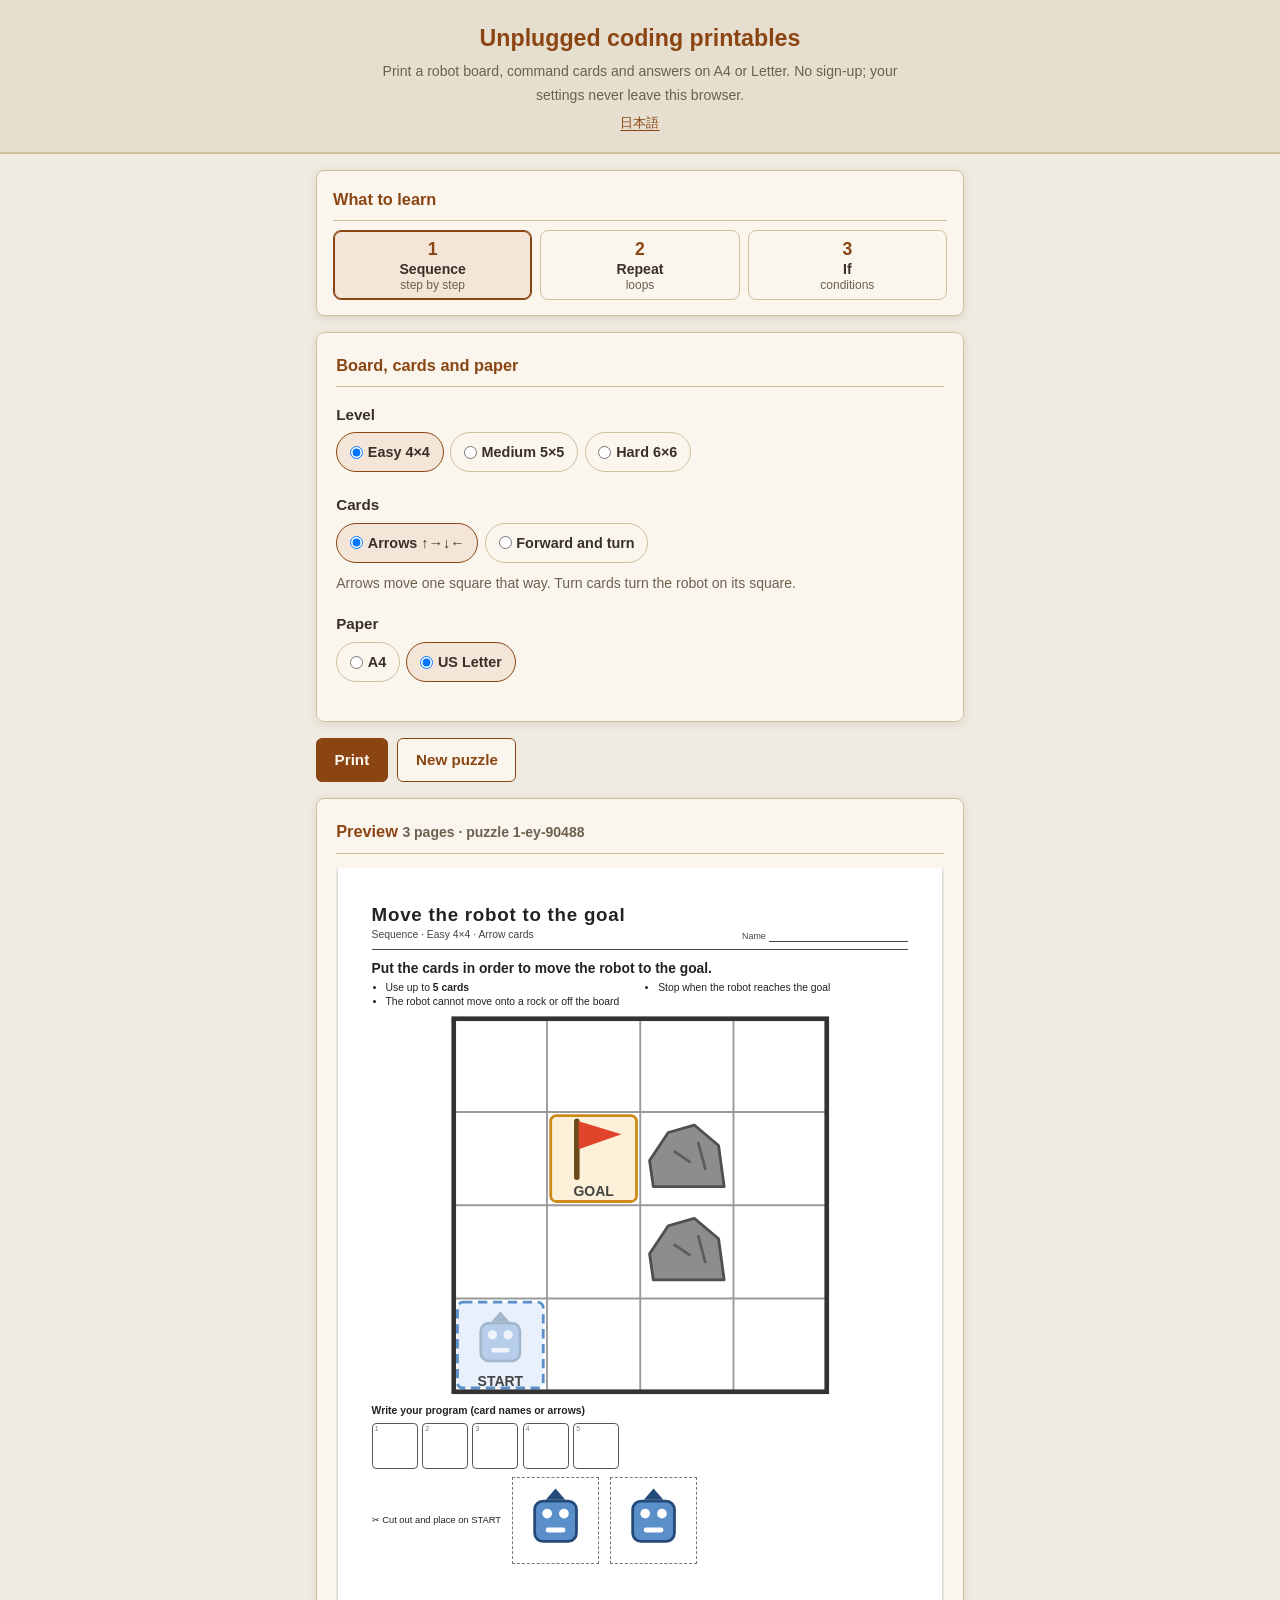
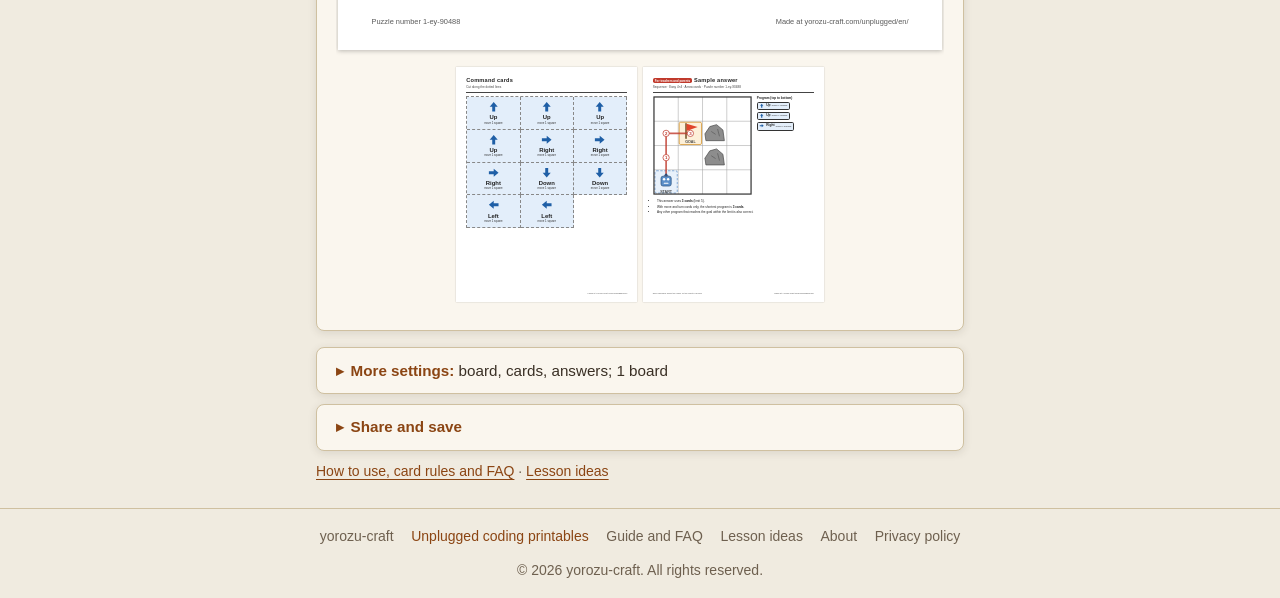
==== en/index.html @ ae8b4492 "ページに <link rel="manifest">（yorozu-plans ROADMAP 7.41.2 K179、D309 の (a)）: 道具の manifest がある道具はその manif" ====
<!DOCTYPE html>
<html lang="en">
<head>
  <meta charset="UTF-8">
  <meta name="viewport" content="width=device-width, initial-scale=1.0">
  <title>Unplugged Coding Printables – Robot Board, Command Cards and Answers | yorozu-craft</title>
  <meta name="description" content="Free unplugged coding printables: a robot board, cut-out command cards (forward, turn, repeat, if blocked) and an answer sheet. A new puzzle every time, three steps: sequence, repeat, if. A4 or Letter. No sign-up.">
  <meta name="robots" content="index, follow">
  <link rel="canonical" href="https://yorozu-craft.com/unplugged/en/">
  <link rel="alternate" hreflang="ja" href="https://yorozu-craft.com/unplugged/">
  <link rel="alternate" hreflang="en" href="https://yorozu-craft.com/unplugged/en/">
  <link rel="alternate" hreflang="x-default" href="https://yorozu-craft.com/unplugged/">

  <meta property="og:title" content="Unplugged Coding Printables – Robot Board and Command Cards">
  <meta property="og:description" content="Print a robot board, command cards and an answer sheet. A new puzzle every time: sequence, repeat, if. A4 or Letter. No sign-up.">
  <meta property="og:type" content="website">
  <meta property="og:url" content="https://yorozu-craft.com/unplugged/en/">
  <meta property="og:site_name" content="yorozu-craft">
  <meta property="og:locale" content="en_US">
  <meta property="og:locale:alternate" content="ja_JP">
  <meta property="og:image" content="https://yorozu-craft.com/unplugged/og-image.png">
  <meta property="og:image:width" content="1200">
  <meta property="og:image:height" content="630">
  <meta name="twitter:card" content="summary_large_image">
  <meta name="theme-color" content="#8b4513" media="(prefers-color-scheme: light)">
  <meta name="theme-color" content="#1c1814" media="(prefers-color-scheme: dark)">

  <script type="application/ld+json">
  {
    "@context": "https://schema.org",
    "@type": "WebApplication",
    "name": "Unplugged Coding Printables",
    "description": "Print a robot board, cut-out command cards and an answer sheet for screen-free coding lessons. A new puzzle every time in three steps: sequence, repeat, if.",
    "url": "https://yorozu-craft.com/unplugged/en/",
    "applicationCategory": "EducationalApplication",
    "operatingSystem": "All",
    "offers": { "@type": "Offer", "price": "0", "priceCurrency": "JPY" },
    "inLanguage": "en"
  }
  </script>

  <!-- Google AdSense: site ownership meta only. The ad script is off on thin pages until the AdSense review passes (2026-10-04) -->
  <meta name="google-adsense-account" content="ca-pub-5375267956079717">

  <link rel="icon" href="../favicon.svg" type="image/svg+xml">
  <link rel="manifest" href="/unplugged/manifest.webmanifest">
  <link rel="apple-touch-icon" href="../apple-touch-icon.png">
  <link rel="stylesheet" href="../style.css">
  <!-- 用紙（A4 か US Letter）。main-en.js が選んだ用紙に書き換える -->
  <style id="page-size">@page { size: A4 portrait; margin: 0; }</style>
</head>
<body class="tool-page">

  <!-- 固定バー（SCREEN.md 1.2）: 印刷ボタンが画面の外にあるときだけ上端に出す -->
  <div class="fixbar" id="fixbar" role="status" hidden>
    <span class="fixbar-type" id="fixbar-text"></span>
    <button type="button" class="btn" id="fixbar-print">Print</button>
  </div>

  <header class="app-header">
    <h1>Unplugged coding printables</h1>
    <p class="subtitle">Print a robot board, command cards and answers on A4 or Letter. No sign-up; your settings never leave this browser.</p>
    <p class="lang-switch"><a href="../" hreflang="ja" lang="ja">日本語</a></p>
  </header>

  <main class="app-main">
    <div id="shared-banner" class="notice" role="status" hidden></div>

    <!-- 1. 種類（段階） -->
    <section class="card" id="sec-type" aria-labelledby="h-type">
      <h2 id="h-type">What to learn</h2>
      <div class="types">
        <label class="tile"><input type="radio" name="step" value="1" checked><span class="t-ico" aria-hidden="true">1</span><span class="t-name">Sequence</span><span class="t-sub">step by step</span></label>
        <label class="tile"><input type="radio" name="step" value="2"><span class="t-ico" aria-hidden="true">2</span><span class="t-name">Repeat</span><span class="t-sub">loops</span></label>
        <label class="tile"><input type="radio" name="step" value="3"><span class="t-ico" aria-hidden="true">3</span><span class="t-name">If</span><span class="t-sub">conditions</span></label>
      </div>
    </section>

    <!-- 2. 最小の設定（SCREEN.md 1.2 の 3） -->
    <fieldset class="card req" id="sec-opts">
      <legend>Board, cards and paper</legend>
      <div class="field">
        <span class="lbl-plain" id="lbl-level">Level</span>
        <div class="seg" role="radiogroup" aria-labelledby="lbl-level">
          <label><input type="radio" name="level" value="easy" checked> Easy 4×4</label>
          <label><input type="radio" name="level" value="normal"> Medium 5×5</label>
          <label><input type="radio" name="level" value="hard"> Hard 6×6</label>
        </div>
      </div>
      <div class="field">
        <span class="lbl-plain" id="lbl-mode">Cards</span>
        <div class="seg" role="radiogroup" aria-labelledby="lbl-mode">
          <label><input type="radio" name="mode" value="yaji" checked> Arrows ↑→↓←</label>
          <label><input type="radio" name="mode" value="muki"> Forward and turn</label>
        </div>
        <p class="hint" id="mode-note">Arrows move one square that way. Turn cards turn the robot on its square.</p>
      </div>
      <div class="field">
        <span class="lbl-plain" id="lbl-paper">Paper</span>
        <div class="seg" role="radiogroup" aria-labelledby="lbl-paper">
          <label><input type="radio" name="paper" value="a4" checked> A4</label>
          <label><input type="radio" name="paper" value="letter"> US Letter</label>
        </div>
      </div>
    </fieldset>

    <!-- 3. 主なボタン -->
    <div class="btn-row print-row" id="print-row">
      <button type="button" class="btn" id="btn-print">Print</button>
      <button type="button" class="btn btn-sub" id="btn-new">New puzzle</button>
    </div>

    <!-- 4. 見本（印刷ではこの DOM がそのまま出る） -->
    <section class="card" id="sec-preview" aria-labelledby="h-preview">
      <h2 id="h-preview">Preview <span class="small" id="preview-info"></span></h2>
      <div class="sheets" id="sheets" aria-live="polite"></div>
    </section>

    <!-- 5. くわしい設定 -->
    <details class="card opt no-print" id="opt-more">
      <summary>More settings: <span class="opt-state"></span></summary>
      <fieldset class="field plain">
        <legend>Pages to print</legend>
        <label class="inline"><input type="checkbox" id="part-board" checked> Board (with program boxes and a cut-out robot)</label>
        <label class="inline"><input type="checkbox" id="part-cards" checked> Command cards (to cut out)</label>
        <label class="inline"><input type="checkbox" id="part-answer" checked> Answer sheet (for teachers and parents)</label>
      </fieldset>
      <div class="field">
        <label for="boards">Number of boards</label>
        <select id="boards"><option value="1">1</option><option value="2">2</option><option value="3">3</option><option value="4">4</option></select>
      </div>
      <label class="inline field"><input type="checkbox" id="big"> Large cards for the board at the front (6 per page)</label>
      <div class="field">
        <label for="name">Name (printed on the board; leave blank for a line)</label>
        <input type="text" id="name" maxlength="20" autocomplete="off">
      </div>
      <label class="inline field"><input type="checkbox" id="credit" checked> Add "Made at yorozu-craft.com/unplugged/en/" at the bottom</label>
      <div class="field">
        <label for="seed">Puzzle number (the same number gives the same board)</label>
        <input type="number" id="seed" min="1" max="99999" inputmode="numeric">
      </div>
    </details>

    <!-- 6. 共有・保存 -->
    <details class="card opt no-print" id="file-box">
      <summary>Share and save</summary>
      <p class="small">Settings are saved only in this browser (localStorage, keys starting with <code>unplugged_</code>) and are never sent anywhere.</p>
      <div class="btn-row">
        <button type="button" id="share" class="btn btn-sub">Copy a link to this puzzle</button>
        <button type="button" id="backup-export" class="btn btn-sub">Save to a file</button>
        <button type="button" id="backup-import" class="btn btn-sub">Load from a file</button>
        <button type="button" class="btn btn-sub" data-reset-storage="unplugged_">Delete everything saved (reset)</button>
      </div>
      <input type="file" id="backup-file" accept=".json,application/json" hidden>
      <p id="backup-msg" class="small" aria-live="polite"></p>
    </details>

    <p class="small no-print"><a href="./guide.html">How to use, card rules and FAQ</a> · <a href="./lessons.html">Lesson ideas</a></p>
  </main>

  <footer class="app-footer">
    <nav class="footer-nav" aria-label="Footer">
      <ul>
        <li><a href="https://yorozu-craft.com/en/">yorozu-craft</a></li>
        <li><a href="./" aria-current="page">Unplugged coding printables</a></li>
        <li><a href="./guide.html">Guide and FAQ</a></li>
        <li><a href="./lessons.html">Lesson ideas</a></li>
        <li><a href="../../en/about.html">About</a></li>
        <li><a href="../../en/privacy-policy.html">Privacy policy</a></li>
      </ul>
    </nav>
    <p>&copy; 2026 yorozu-craft. All rights reserved.</p>
  </footer>

  <script src="../screen.js"></script>
  <script src="../puzzle.js"></script>
  <script src="../calc.js"></script>
  <script src="../sheets.js"></script>
  <script src="../reset-storage.js"></script>
  <script src="./main-en.js"></script>
  <!-- Cloudflare Web Analytics（Cookie を使わないアクセス解析） --><script type='module' src='https://static.cloudflareinsights.com/beacon.min.js' data-cf-beacon='{"token": "b79bf821e1fd4b6683866d493b1de426"}'></script><!-- End Cloudflare Web Analytics -->
</body>
</html>
---- style.css ----
/* ===========================
   アンプラグド・プログラミング教材メーカー — yorozu-craft 共通の和紙風の配色
   色はトークン（--bg / --card / --text / --muted / --accent / --border）だけを使う。
   ダークモードは端末の設定に自動で合わせる（prefers-color-scheme。手動切替は付けない）
   =========================== */
/* yorozu-common:begin v1 — サイト共通の部品とトークン。正本は youheioonuki.github.io の tools/common/yorozu-common.css。
   この begin〜end の間は手で直さない（tools/sync-common.mjs で全ツールに配る。ツール固有の上書きは end の後に書く）。
   出どころ（2026-10-03 確認。yorozu-plans 企画書 59）:
   - デジタル庁デザインシステム https://design.digital.go.jp/dads/ のコンテンツを加工して作成
     （フォーカスの輪・リンクの下線・字の大きさの下限・行間・入力欄のエラー表示）。
     トークンの値は @digital-go-jp/design-tokens 2.0.1（MIT, (c) 2023 デジタル庁）から
   - GOV.UK Frontend 6.5.1（MIT, (c) Crown copyright）の考え方: visually-hidden、エラーの文の前に読み上げ用の語
   - 色は和紙風のまま（値は 2026-09-23 からの共通の値）。Web フォントは読まない（ROADMAP 3.3・D2） */
:root {
  color-scheme: light dark;
  --bg: #f0ebe0;
  --bg-2: #e6dfd0;
  --card: #faf6ee;
  --text: #3a3025;
  --muted: #6e604f;          /* 本文の補足。--bg の上で 5.1:1 */
  --accent: #8b4513;
  --accent-soft: #f3e6d8;
  --border: #cfc0a0;         /* 飾りの線（区切り）だけ。操作できる物の枠には --input-border */
  --input-border: #857561;   /* 入力欄の枠。WCAG 1.4.11 の 3:1（--bg で 3.7:1）。DADS の入力欄は gray-600 の 1px */
  --shadow: rgba(58, 48, 37, 0.12);
  --error: #ce0000;          /* DADS red-900（semantic error-2） */
  --ok: #197a4b;             /* DADS green-800（semantic success-2） */
  --focus: #ffd43d;          /* DADS yellow-300 */
  --focus-ring: #000;        /* DADS: 黒 4px の輪＋黄 2px */
  --font-ui: "Noto Sans JP", "Noto Sans CJK JP", "Hiragino Sans", "Hiragino Kaku Gothic ProN", Meiryo, sans-serif;
  /* 字の大きさ（DADS: 本文と操作は 16px 以上、補足は 14px まで、14px 未満は使わない） */
  --fs-s: 0.875rem;
  --fs-m: 1rem;
  --fs-l: 1.25rem;           /* 見出し（隣の段との比 1.25 以上: impeccable typeset） */
  --fs-xl: 1.625rem;         /* ページの題 */
  --lh-body: 1.7;            /* DADS の本文の行間 170% */
  --lh-tight: 1.4;           /* 見出し */
  /* 余白（4px を基準。DADS の spacing） */
  --sp-1: 0.25rem;
  --sp-2: 0.5rem;
  --sp-3: 0.75rem;
  --sp-4: 1rem;
  --sp-6: 1.5rem;
  --sp-8: 2rem;
  --radius: 8px;
  --tap: 44px;               /* 押せる物の高さの下限（DADS・SCREEN 5 章） */
}
@media (prefers-color-scheme: dark) {
  :root {
    --bg: #1c1814;
    --bg-2: #25201a;
    --card: #2b251e;
    --text: #ece4d6;
    --muted: #b9ab96;
    --accent: #e0a066;
    --accent-soft: #3a2e22;
    --border: #4a3f33;
    --input-border: #8c7d68;
    --shadow: rgba(0, 0, 0, 0.4);
    --error: #ff8a7a;
    --ok: #6fcf97;
    --focus-ring: #ffd43d;   /* 暗い地では黄の輪＋黒の縁 */
    --focus: #000;
  }
}
*, *::before, *::after { box-sizing: border-box; margin: 0; padding: 0; }
[hidden] { display: none !important; }
html { -webkit-text-size-adjust: 100%; text-size-adjust: 100%; }
body { font-family: var(--font-ui); background: var(--bg); color: var(--text); line-height: var(--lh-body); }
/* リンクは色と下線の両方（DADS リンクテキスト）。ホバーで下線を太く */
a { color: var(--accent); text-decoration-thickness: 1px; text-underline-offset: 3px; }
@media (hover: hover) { a:hover { text-decoration-thickness: 3px; } }
/* フォーカスの輪（DADS）。:where で詳しさを 0 にして、ツールの規則で上書きできるようにする */
:where(a, button, input, select, textarea, summary, [tabindex]):focus-visible {
  outline: 4px solid var(--focus-ring); outline-offset: 2px; box-shadow: 0 0 0 2px var(--focus);
}
:where(input, select, textarea, button) { font: inherit; color: inherit; }
/* 入力欄の例（placeholder）も 4.5:1。ブラウザ既定の灰色は和紙の地で 4.3:1 */
:where(input, textarea)::placeholder { color: var(--muted); opacity: 1; }
/* 入力欄の字は 16px 以上（iPhone で拡大されない・DADS） */
:where(input:not([type="checkbox"]):not([type="radio"]):not([type="range"]), select, textarea) { font-size: max(1rem, 16px); }
/* エラー（DADS: 枠を赤に、文の頭に「＊」。GOV.UK: 読み上げには「エラー:」を先に）。
   使い方: <p class="field-error" id="x-err"><span class="visually-hidden">エラー:</span>＊ 0 以上の数を入れてください</p> と aria-describedby */
[aria-invalid="true"] { border-color: var(--error) !important; }
.field-error { color: var(--error); font-weight: 700; margin-top: var(--sp-1); }
/* 画面には出さず、読み上げだけ（GOV.UK govuk-visually-hidden） */
.visually-hidden {
  position: absolute !important; width: 1px !important; height: 1px !important; margin: 0 !important; padding: 0 !important;
  overflow: hidden !important; clip-path: inset(50%) !important; white-space: nowrap !important; border: 0 !important;
}
@media (forced-colors: active) { :where(a, button, input, select, textarea, summary):focus-visible { outline-color: Highlight; } }
/* 読む行の長さ: 1 行 40 字前後まで（REVIEW C9 line-length）。画面の幅いっぱいに伸びる見出し帯の説明文に */
.app-header > p { max-width: 40em; margin-left: auto; margin-right: auto; }
/* 印刷では広告を出さない（SCREEN 4 章。全ツール共通） */
@media print { ins.adsbygoogle, .google-auto-placed, iframe[id^="aswift"], iframe[id^="google_ads"] { display: none !important; } }
/* yorozu-common:end */

/* ヘッダー */
.app-header {
  text-align: center;
  padding: 1.4rem 1rem 1.1rem;
  background: var(--bg-2);
  border-bottom: 2px solid var(--border);
}
.app-header h1 { font-size: 1.45rem; color: var(--accent); line-height: 1.4; }
.app-header .subtitle { font-size: 0.88rem; color: var(--muted); margin-top: 0.3rem; }
.app-header .lang-switch { font-size: 0.82rem; margin-top: 0.3rem; }   /* 日本語 ⇄ English（hreflang の対のページへ） */

/* レイアウト */
.app-main { max-width: 680px; margin: 0 auto; padding: 1rem; }
.card {
  background: var(--card);
  border: 1px solid var(--border);
  border-radius: 8px;
  padding: 1.2rem;
  margin-bottom: 1rem;
  box-shadow: 0 2px 8px var(--shadow);
}
.card h2 {
  font-size: 1.02rem;
  color: var(--accent);
  border-bottom: 1px solid var(--border);
  padding-bottom: 0.4rem;
  margin-bottom: 0.9rem;
}

/* 入力 */
.field { margin-bottom: 1rem; }
.field label { display: block; font-weight: 600; font-size: 0.95rem; margin-bottom: 0.25rem; }
.field .hint { font-size: var(--fs-s); color: var(--muted); margin-bottom: 0.4rem; }
.field input[type="number"], .field input[type="text"], .field select {
  width: 100%;
  max-width: 16rem;
  padding: 0.45rem 0.5rem;
  font-size: 1rem;
  border: 1px solid var(--input-border);
  border-radius: 6px;
  background: var(--card);
  color: var(--text);
}

.btn {
  display: inline-block;
  padding: 0.5rem 1.1rem;
  border: none;
  border-radius: 6px;
  background: var(--accent);
  color: var(--card);
  font-size: 0.95rem;
  font-weight: 600;
  cursor: pointer;
}

/* 読みもの（guide.html） */
.content h3 { font-size: 0.95rem; margin: 1rem 0 0.3rem; }
.content p, .content li { font-size: 0.9rem; }
.content p + p { margin-top: 0.5rem; }
.content ul, .content ol { padding-left: 1.3rem; margin: 0.3rem 0; }
.faq dt { font-weight: 600; margin-top: 0.9rem; font-size: 0.92rem; }
.faq dt::before { content: 'Q. '; color: var(--accent); }
.faq dd { font-size: 0.88rem; color: var(--muted); padding: 0.2rem 0 0.5rem 1.2rem; border-bottom: 1px solid var(--border); }
.info-list { display: grid; grid-template-columns: max-content 1fr; gap: 0.4rem 1.2rem; font-size: 0.9rem; }
.info-list dt { font-weight: 600; }
.info-list dd { color: var(--muted); }
.small { font-size: var(--fs-s); color: var(--muted); margin-top: 0.4rem; }

/* フッター */
.app-footer {
  text-align: center;
  padding: 1rem;
  font-size: var(--fs-s);
  color: var(--muted);
  border-top: 1px solid var(--border);
  margin-top: 0.5rem;
}
.footer-nav ul { list-style: none; display: flex; justify-content: center; flex-wrap: wrap; gap: 0.4rem 1.1rem; margin-bottom: 0.6rem; }
.footer-nav a { color: var(--muted); text-decoration: none; }
.footer-nav a:hover, .footer-nav a[aria-current="page"] { color: var(--accent); }

@media (max-width: 480px) {
  .app-header h1 { font-size: 1.2rem; }
}

/* ===========================
   画面の骨組み（yorozu-plans の docs/SCREEN.md。README「ツールを追加するとき」25）
   必須の入力（fieldset.req）→ 結果（.result-card）→ くわしく入れる（details.opt）、上端の固定バー、PC の 2 カラム
   seido-keisan/nenmatsu と gakushu-print の試験（2026-09-24）から取り出したもの
   =========================== */
fieldset.card { min-width: 0; }
.req legend {
  float: left; width: 100%;   /* legend を枠の上に載せず、h2 と同じ見た目で枠の中に置く */
  font-size: 1.02rem; font-weight: 700; color: var(--accent);
  border-bottom: 1px solid var(--border); padding-bottom: 0.4rem; margin-bottom: 0.9rem;
}
.req legend + * { clear: both; }

/* 結果: 大きな数字 1 つ＋ 1 行。内訳は details.rels */
.result-card { scroll-margin-top: 56px; }   /* 固定バー（44px）で見出しが隠れないように */
.result-card:focus { outline: none; }
.result-big { font-size: 1.8rem; font-weight: 700; color: var(--accent); line-height: 1.3; }
.result-sub { font-size: 0.9rem; color: var(--muted); }
details.rels > summary { cursor: pointer; min-height: 44px; padding: 0.55rem 0; list-style: none; color: var(--accent); font-size: 0.92rem; }
details.rels > summary::-webkit-details-marker { display: none; }
details.rels > summary::before { content: '▸'; margin-right: 0.4rem; }
details.rels[open] > summary::before { content: '▾'; }

/* くわしく入れる（1 グループ 1 つの details）。summary の .opt-state に今の状態を出す（screen.js の detailsSummary） */
details.card.opt { padding: 0 1.2rem; margin-bottom: 0.6rem; }
details.card.opt > summary {
  cursor: pointer; display: block; min-height: 44px; padding: 0.6rem 0;
  color: var(--accent); font-weight: 600; font-size: 0.95rem; list-style: none;
}
details.card.opt > summary::-webkit-details-marker { display: none; }
details.card.opt > summary::before { content: '▸'; margin-right: 0.4rem; }
details.card.opt[open] > summary::before { content: '▾'; }
details.card.opt[open] { padding-bottom: 0.9rem; }
details.card.opt[open] > summary { border-bottom: 1px solid var(--border); margin-bottom: 0.9rem; }
.opt-state { color: var(--text); font-weight: normal; }
.btn-row { display: flex; flex-wrap: wrap; gap: 0.6rem; margin: 0.6rem 0; }   /* ボタンの間隔（SCREEN.md 5 章。4 章の上下 12px 以上は margin で） */
.btn-row .btn { min-height: 44px; }

/* 固定バー（SCREEN.md 0 章の 3・D59）: 上端に 1 行、高さ 44px。下端は AdSense のアンカー広告が使う。
   読み込み時は hidden（screen.js が出し入れする。fixed なのでレイアウトはずれない） */
.fixbar {
  position: fixed; top: 0; left: 0; right: 0; z-index: 50; height: 44px;
  background: var(--card); border-bottom: 2px solid var(--accent); box-shadow: 0 2px 8px var(--shadow);
}
.fixbar a, .fixbar button {
  display: block; width: 100%; max-width: 720px; margin: 0 auto; padding: 0 1rem; height: 42px; line-height: 42px; text-align: center;
  white-space: nowrap; overflow: hidden; text-overflow: ellipsis; font: inherit; font-weight: 700;
  color: var(--accent); background: none; border: none; text-decoration: none; cursor: pointer;
}
.fixbar a:focus-visible, .fixbar button:focus-visible { outline-offset: -4px; }   /* 共通の輪を内側に（端で切れないように） */

/* PC（900px 以上）の 2 カラム（D63: 制度の計算機だけ）。<main class="app-main layout-2col"> にすると、
   左に入力・右に結果（sticky）。結果が常に見えるので、固定バーに fixbar-narrow も付けて PC では出さない */
@media (min-width: 900px) {
  .fixbar-narrow { display: none !important; }
  .layout-2col { max-width: 1120px; display: grid; grid-template-columns: minmax(0, 1fr) minmax(0, 26rem); column-gap: 1.2rem; align-items: start; }
  .layout-2col > *, .layout-2col > form > * { grid-column: 1; }
  .layout-2col > form { display: contents; }
  .layout-2col .result-card { grid-column: 2; grid-row: 1 / span 30; position: sticky; top: 1rem; max-height: calc(100vh - 2rem); overflow-y: auto; }
}

@media print {
  .fixbar, .no-print { display: none !important; }
  /* 印刷では折りたたみの中も出す（途中の計算・入れた値を紙に残す） */
  main details::details-content { content-visibility: visible; display: block; }
  main details > summary::before { content: none; }
  .layout-2col { display: block; }
  .layout-2col .result-card { position: static; max-height: none; overflow: visible; }
}

/* ===========================
   アンプラグド・プログラミング教材メーカーの部品
   =========================== */
.btn { font-family: inherit; text-decoration: none; border: 1px solid var(--accent); }
.btn-sub { background: var(--card); color: var(--accent); }
.btn:disabled { opacity: 0.5; cursor: not-allowed; }
.notice { background: var(--accent-soft); border: 1px solid var(--accent); border-radius: 8px; padding: 0.6rem 0.9rem; margin-bottom: 1rem; font-size: 0.9rem; }
.hint { font-size: 0.8rem; color: var(--muted); margin-top: 0.3rem; }
.lbl-plain { display: block; font-weight: 600; font-size: 0.95rem; margin-bottom: 0.3rem; }
fieldset.plain { border: none; }
fieldset.plain legend { font-weight: 600; font-size: 0.95rem; margin-bottom: 0.3rem; }
.inline { display: flex; align-items: flex-start; gap: 0.45rem; font-size: 0.9rem; min-height: 32px; }
.inline input { margin-top: 0.4rem; flex: none; }
.field .inline { font-weight: 400; }

/* 選択肢（ラジオをボタンの見た目に） */
.seg { display: flex; flex-wrap: wrap; gap: 0.4rem; }
.seg label {
  display: inline-flex; align-items: center; gap: 0.3rem; min-height: 40px;
  border: 1px solid var(--border); border-radius: 999px; padding: 0.3rem 0.8rem;
  font-size: 0.9rem; cursor: pointer; background: var(--card);
}
.seg label:has(input:checked) { background: var(--accent-soft); border-color: var(--accent); font-weight: 600; }
.seg label:has(input:disabled) { opacity: 0.45; cursor: not-allowed; }
.seg label:has(input:focus-visible) { outline: 2px solid var(--accent); outline-offset: 2px; }

/* 種類のタイル */
.types { display: grid; grid-template-columns: repeat(3, minmax(0, 1fr)); gap: 0.5rem; }
.tile {
  position: relative; display: grid; grid-template-columns: 1fr; justify-items: center; text-align: center;
  border: 1px solid var(--border); border-radius: 8px; padding: 0.45rem 0.5rem; cursor: pointer; background: var(--card); min-height: 52px;
}
.tile input { position: absolute; opacity: 0; width: 1px; height: 1px; }
.tile:has(input:checked) { border-color: var(--accent); background: var(--accent-soft); box-shadow: inset 0 0 0 1px var(--accent); }
.tile:has(input:focus-visible) { outline: 2px solid var(--accent); outline-offset: 2px; }
.t-ico { font-size: 1.1rem; line-height: 1.2; color: var(--accent); font-weight: 700; }
.t-name { font-weight: 600; font-size: 0.88rem; line-height: 1.3; }
.t-sub { font-size: 0.75rem; color: var(--muted); line-height: 1.2; }
#sec-type .types + * { margin-top: 0; }
#sec-type { padding: 0.9rem 1rem; }
#sec-type h2 { margin-bottom: 0.6rem; }

.print-row { margin: 0 0 1rem; }
.fixbar { display: flex; align-items: center; justify-content: center; gap: 0.8rem; padding: 0 1rem; }
.fixbar-type { font-size: 0.85rem; color: var(--muted); white-space: nowrap; overflow: hidden; text-overflow: ellipsis; min-width: 0; }
.fixbar .btn { flex: none; width: auto; height: 34px; line-height: 1; padding: 0.2rem 1.1rem; color: var(--card); background: var(--accent); }
#sec-preview { scroll-margin-top: 56px; }

/* ===========================
   プリント（A4 縦 210×297mm）。画面では縮小して見本に、印刷では原寸で 1 枚ずつ。紙なのでダークモードでも白地
   =========================== */
.sheets { --z: 0.4; min-height: 12rem; margin: 0.4rem 0; overflow-x: auto; text-align: center; }
.sheets .sheet { zoom: var(--z); margin: 0 auto 24px; box-shadow: 0 1px 6px rgba(0, 0, 0, 0.25); text-align: left; }
.sheets .sheet + .sheet { display: inline-flex; vertical-align: top; zoom: var(--zs, 0.12); margin: 0 12px 12px; }
.sheet {
  width: 210mm; height: 297mm; overflow: hidden; padding: 12mm 12mm 8mm;
  display: flex; flex-direction: column; background: #fff; color: #222;
  font-family: "Noto Sans JP", "Noto Sans CJK JP", "Hiragino Sans", "Hiragino Kaku Gothic ProN", Meiryo, sans-serif;
  line-height: 1.4; -webkit-print-color-adjust: exact; print-color-adjust: exact;
}
.sh-head { display: flex; justify-content: space-between; align-items: flex-end; gap: 4mm; border-bottom: 0.6mm solid #444; padding-bottom: 2.5mm; }
.sh-title h3 { font-size: 19pt; font-weight: 700; letter-spacing: 0.04em; }
.sh-sub { font-size: 10.5pt; color: #444; }
.sh-fields { display: flex; gap: 4mm; font-size: 11pt; }
.f { display: inline-flex; align-items: flex-end; gap: 1mm; white-space: nowrap; }
.f .lbl { font-size: 9pt; color: #444; }
.box.name { display: inline-block; border-bottom: 0.3mm solid #444; min-width: 50mm; height: 9mm; position: relative; }
.name-dark { position: absolute; left: 1.5mm; bottom: 0.5mm; font-size: 15pt; }
.ans-badge { display: inline-block; font-size: 10pt; color: #fff; background: #c0392b; border-radius: 2mm; padding: 0.5mm 2.5mm; vertical-align: middle; letter-spacing: 0; }
.sh-inst { font-size: 14pt; font-weight: 700; margin: 3mm 0 1mm; }
.rules { font-size: 10.5pt; padding-left: 5mm; margin: 0 0 2mm; columns: 2; column-gap: 8mm; }
.rules li { break-inside: avoid; }
.sh-body { flex: 1; min-height: 0; }
.sh-foot { display: flex; justify-content: space-between; font-size: 7.5pt; color: #595959; padding-top: 2mm; margin-top: auto; }

/* 盤面（SVG。1 マス = 100） */
.board-wrap { display: flex; justify-content: center; align-items: flex-start; }
.sheet-board .board-wrap { flex: none; height: 152mm; }
.sheet-board .board-wrap .board { height: 152mm; }
.board .b-bg { fill: #fff; }
.board .b-line { stroke: #9a9a9a; stroke-width: 2; }
.board .b-frame { fill: none; stroke: #333; stroke-width: 5; }
.board .start-bg { fill: #e8f1fb; stroke: #5b8fc9; stroke-width: 3; stroke-dasharray: 10 6; }
.board .goal-bg { fill: #fdf0d8; stroke: #d08a1a; stroke-width: 3; }
.board .goal-pole { stroke: #6b4b1c; stroke-width: 6; stroke-linecap: round; }
.board .goal-flag { fill: #e0452b; }
.board .cell-label { font-size: 15px; fill: #444; font-weight: 700; }
.board .rock path { fill: #8d8d8d; stroke: #4f4f4f; stroke-width: 3; stroke-linejoin: round; }
.board .rock .rock-line { fill: none; stroke: #5d5d5d; stroke-width: 3; }
.board .ans-path { fill: none; stroke: #c0392b; stroke-width: 7; stroke-linejoin: round; stroke-linecap: round; opacity: 0.8; }
.board .ans-dot { fill: #fff; stroke: #c0392b; stroke-width: 3; }
.board .ans-num { font-size: 18px; font-weight: 700; fill: #c0392b; }
.robot .rb-body { fill: #5b8fc9; stroke: #234a78; stroke-width: 4; }
.robot .rb-nose { fill: #234a78; }
.robot .rb-eye { fill: #fff; }
.robot.faint { opacity: 0.35; }
.robot.live { transition: transform 0.35s ease; }

/* プログラムを書くらん・切り取るコマ */
.write { margin-top: 3mm; }
.write-h { font-size: 10.5pt; font-weight: 700; margin-bottom: 1.5mm; }
.pboxes { display: flex; flex-wrap: wrap; gap: 1.5mm; }
.pbox { width: 16.5mm; height: 16.5mm; border: 0.4mm solid #555; border-radius: 1.5mm; position: relative; }
.pbox-n { position: absolute; left: 0.8mm; top: 0.2mm; font-size: 7pt; color: #777; }
.cutout { display: flex; align-items: center; gap: 4mm; margin-top: 3mm; font-size: 9.5pt; }
.piece { border: 0.3mm dashed #777; display: inline-flex; padding: 1mm; }
.piece svg { width: 100%; height: 100%; }

/* こたえ */
.ans-grid { display: flex; gap: 6mm; margin-top: 4mm; align-items: flex-start; }
.ans-grid .board-wrap { flex: none; width: 118mm; }
.ans-grid .board-wrap .board { width: 118mm; height: auto; }
.ans-prog { flex: 1; min-width: 0; }
.ans-notes { font-size: 10.5pt; padding-left: 5mm; margin-top: 5mm; }
.ans-notes li { margin-bottom: 1.2mm; }
.prog { list-style: none; }
.prog li { margin: 0 0 1.2mm calc(var(--dep) * 7mm); }

/* カード */
.pcard {
  display: flex; align-items: center; gap: 2.5mm; border: 0.6mm solid #333; border-radius: 3mm; padding: 2mm 3mm;
  background: #fff; color: #222; font-weight: 700;
}
.pcard .ic { width: 13mm; height: 13mm; flex: none; }
.pcard .pc-name { font-size: 17pt; line-height: 1.1; white-space: nowrap; }
.pcard .pc-sub { white-space: nowrap; }
.pcard .pc-sub { font-size: 9.5pt; font-weight: 400; color: #333; }
.pcard .rep-n { display: inline-block; min-width: 9mm; height: 8mm; border: 0.4mm solid #333; border-radius: 1mm; background: #fff; text-align: center; font-size: 13pt; font-weight: 700; vertical-align: middle; }
.c-move { background: #e3eefa; } .c-move .ic { color: #1f5fa6; }
.c-turn { background: #e5f4e6; } .c-turn .ic { color: #2b7a33; }
.c-rep { background: #fdecd6; } .c-rep .ic { color: #b86400; }
.c-if { background: #f1e6f8; } .c-if .ic { color: #7a3aa0; }
.c-end { background: #eee; } .c-end .ic { color: #555; }
.pcard.mini { display: inline-flex; padding: 0.8mm 2mm; gap: 1.5mm; border-width: 0.4mm; border-radius: 2mm; }
.pcard.mini .ic { width: 6.5mm; height: 6.5mm; }
.pcard.mini .pc-name { font-size: 11pt; }
.pcard.mini .pc-sub { font-size: 8pt; }
.pcard.mini .rep-n { min-width: 6mm; height: 5.5mm; font-size: 10pt; }
.cut-grid { display: grid; grid-template-columns: repeat(3, 1fr); grid-auto-rows: 42mm; margin-top: 4mm; border-top: 0.3mm dashed #888; border-left: 0.3mm dashed #888; }
.cut-grid > .pcard { border-radius: 0; border: none; border-right: 0.3mm dashed #888; border-bottom: 0.3mm dashed #888; flex-direction: column; justify-content: center; gap: 1mm; text-align: center; }
.cut-grid > .pcard .ic { width: 16mm; height: 16mm; }
.cut-grid > .pcard .pc-name { font-size: 20pt; }
.sheet-cards.big .cut-grid { grid-template-columns: repeat(2, 1fr); grid-auto-rows: 84mm; }
.sheet-cards.big .pcard .ic { width: 34mm; height: 34mm; }
.sheet-cards.big .pcard .pc-name { font-size: 40pt; }
.sheet-cards.big .pcard .pc-sub { font-size: 16pt; }
.sheet-cards.big .pcard .rep-n { min-width: 18mm; height: 15mm; font-size: 26pt; }

/* US Letter（215.9×279.4mm。英語版 en/ で選べる）。盤面の高さは sheets.js の BOARD_H.letter（134）＋2 */
.sheets.letter .sheet { width: 215.9mm; height: 279.4mm; }
.sheets.letter .sheet-board .board-wrap, .sheets.letter .sheet-board .board-wrap .board { height: 136mm; }
.sheets.letter .cut-grid { grid-auto-rows: 39mm; }
.sheets.letter .sheet-cards.big .cut-grid { grid-auto-rows: 78mm; }

@page { size: A4 portrait; margin: 0; }
@media print {
  html, body { background: #fff !important; margin: 0; padding: 0; }
  body.tool-page > :not(main) { display: none !important; }
  body.tool-page main > :not(#sec-preview) { display: none !important; }
  #sec-preview > :not(#sheets) { display: none !important; }
  body.tool-page main, #sec-preview { max-width: none; margin: 0; padding: 0; border: none; box-shadow: none; background: none; }
  #sheets > :not(.sheet) { display: none !important; }
  .sheets { min-height: 0; margin: 0; overflow: visible; text-align: left; }
  .sheets .sheet, .sheets .sheet + .sheet { display: flex; zoom: 1; margin: 0; box-shadow: none; break-after: page; page-break-after: always; height: 296.6mm; }
  .sheets .sheet:last-child { break-after: auto; page-break-after: auto; }
  .sheets.letter .sheet, .sheets.letter .sheet + .sheet { height: 279mm; }
}

/* ===========================
   ためす画面（try.html）
   =========================== */
.try-page .app-header { padding: 0.5rem 1rem; }
.try-page .app-header h1 { font-size: 1.05rem; }
.try-page .app-main { padding: 0.5rem 0.75rem; }
.try-top { display: flex; justify-content: space-between; align-items: center; gap: 0.5rem; font-size: 0.85rem; margin-bottom: 0.4rem; }
.try-board { background: #fff; border-radius: 8px; padding: 4px; max-width: 420px; margin: 0 auto; display: flex; justify-content: center; }
.try-board .board { width: 100%; height: auto; display: block; max-height: 37vh; }
.try-rule { font-size: 0.8rem; color: var(--muted); text-align: center; margin: 0.2rem 0; }
.palette { display: grid; grid-template-columns: repeat(4, minmax(0, 1fr)); gap: 0.35rem; margin: 0.4rem 0; }
.palette button { min-height: 48px; font-family: inherit; border-radius: 8px; border: 1px solid var(--border); background: var(--card); color: var(--text); cursor: pointer; display: flex; align-items: center; justify-content: center; gap: 0.2rem; font-size: 0.85rem; font-weight: 700; padding: 0.2rem; }
.palette button .ic { width: 22px; height: 22px; flex: none; }
.palette button span { white-space: nowrap; font-size: 0.82rem; }
.palette .c-move .ic { color: #1f5fa6; } .palette .c-turn .ic { color: #2b7a33; } .palette .c-rep .ic { color: #b86400; } .palette .c-if .ic { color: #7a3aa0; } .palette .c-end .ic { color: #777; }
.rep-pick { grid-column: span 2; display: flex; align-items: center; gap: 0.3rem; font-size: 0.85rem; justify-content: center; white-space: nowrap; }
.rep-pick select { font-size: 1rem; padding: 0.2rem; border-radius: 6px; border: 1px solid var(--input-border); background: var(--card); color: var(--text); }
.prog-box { background: var(--card); border: 1px solid var(--border); border-radius: 8px; min-height: 52px; padding: 0.4rem; }
.prog-box .prog { display: flex; flex-wrap: wrap; gap: 0.25rem; align-items: center; }
.prog-box .prog li { margin: 0; }
.prog-box .pcard.mini { font-size: 12px; }
.prog-box .pcard.mini .ic { width: 16px; height: 16px; }
.prog-box .pcard.mini .pc-name { font-size: 13px; }
.prog-box .pcard.mini .pc-sub { font-size: 0.75rem; }
.prog-box .pcard.mini .rep-n { min-width: 16px; height: 16px; font-size: 12px; line-height: 14px; }
.prog-box li.now .pcard { outline: 3px solid #e0452b; outline-offset: 1px; }
.prog-box li.bad .pcard { outline: 3px dashed #c0392b; }
.prog-box .dep-mark { color: var(--muted); font-size: 0.75rem; }
.prog-count { font-size: 0.8rem; color: var(--muted); text-align: right; }
.run-row { display: grid; grid-template-columns: 2fr 1fr 1fr; gap: 0.4rem; margin: 0.5rem 0; }
.run-row .btn { min-height: 48px; white-space: nowrap; padding: 0.5rem 0.4rem; font-size: 0.88rem; }
.try-result { font-size: 1.05rem; font-weight: 700; text-align: center; min-height: 1.6em; }
.try-result.ok { color: #2b7a33; }
.try-result.ng { color: #c0392b; }
@media (prefers-color-scheme: dark) {
  .try-result.ok { color: #7fd08a; }
  .try-result.ng { color: #ff9a8a; }
}
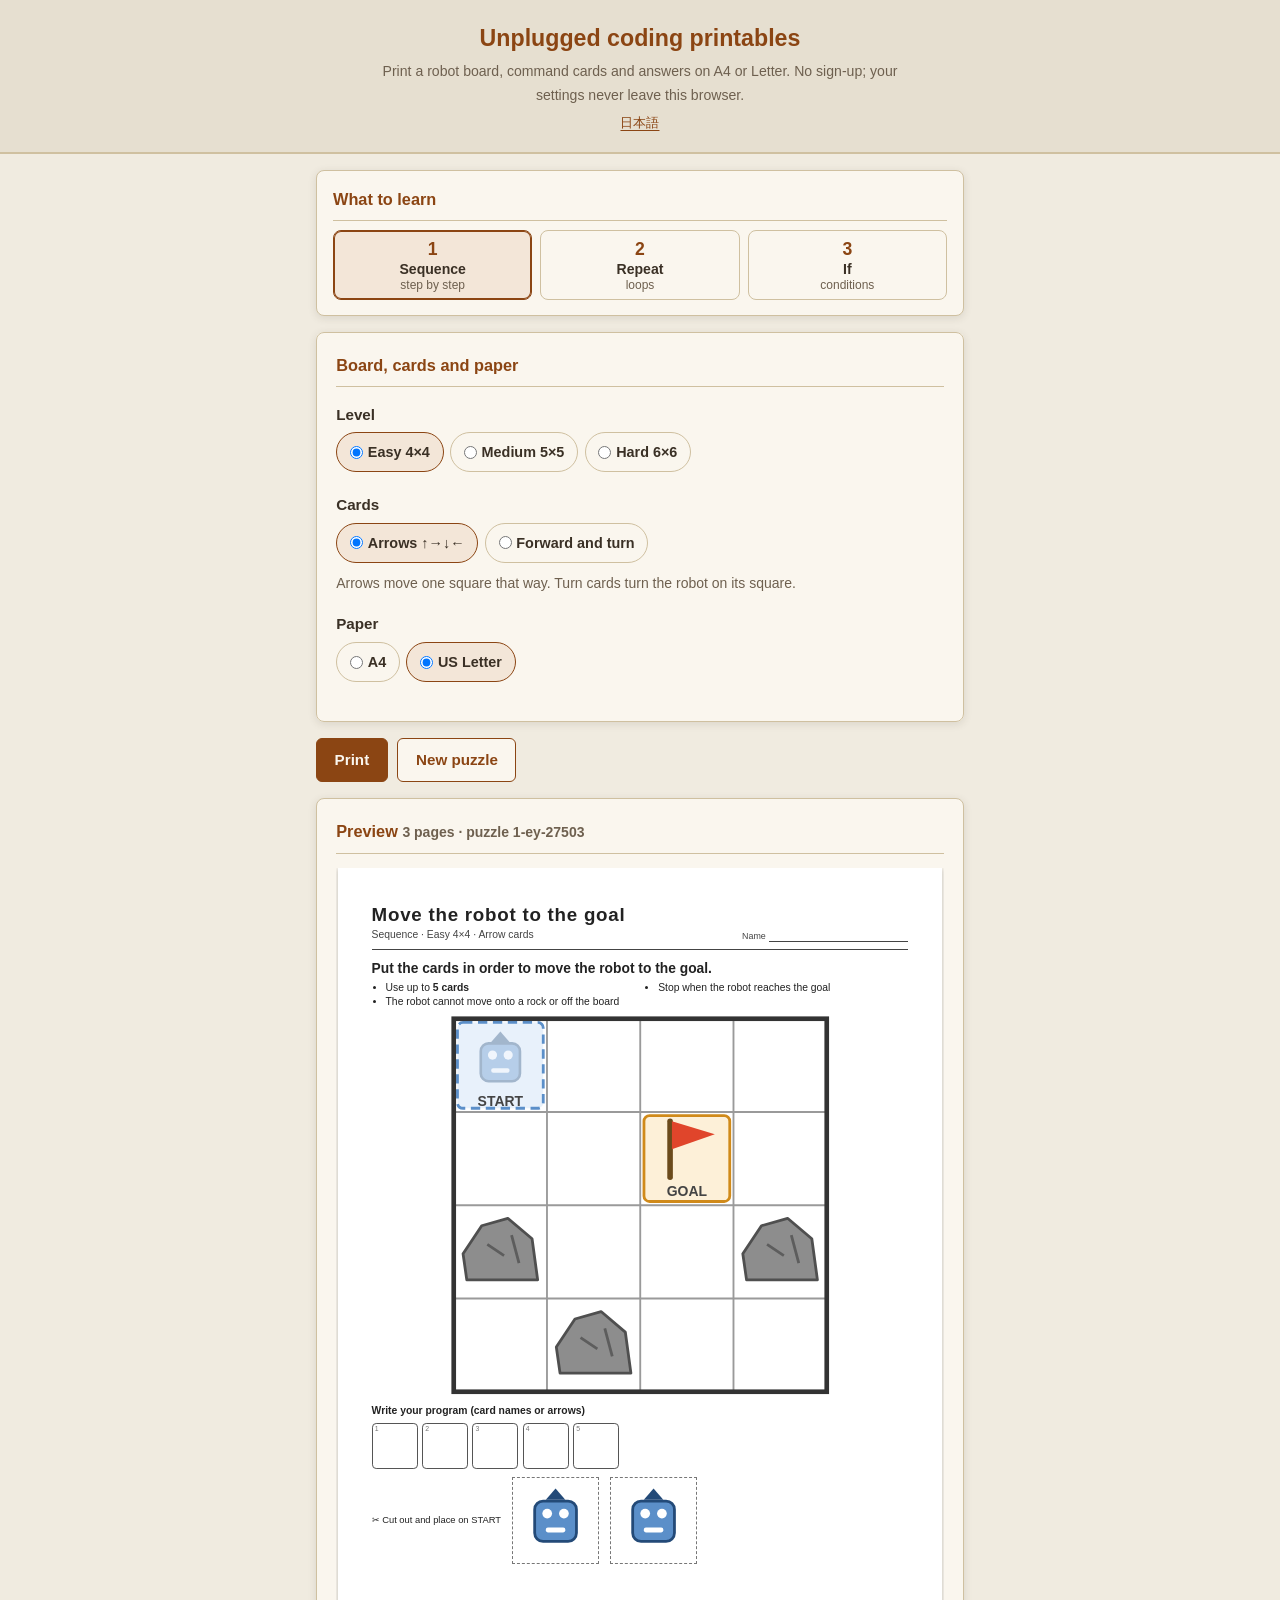
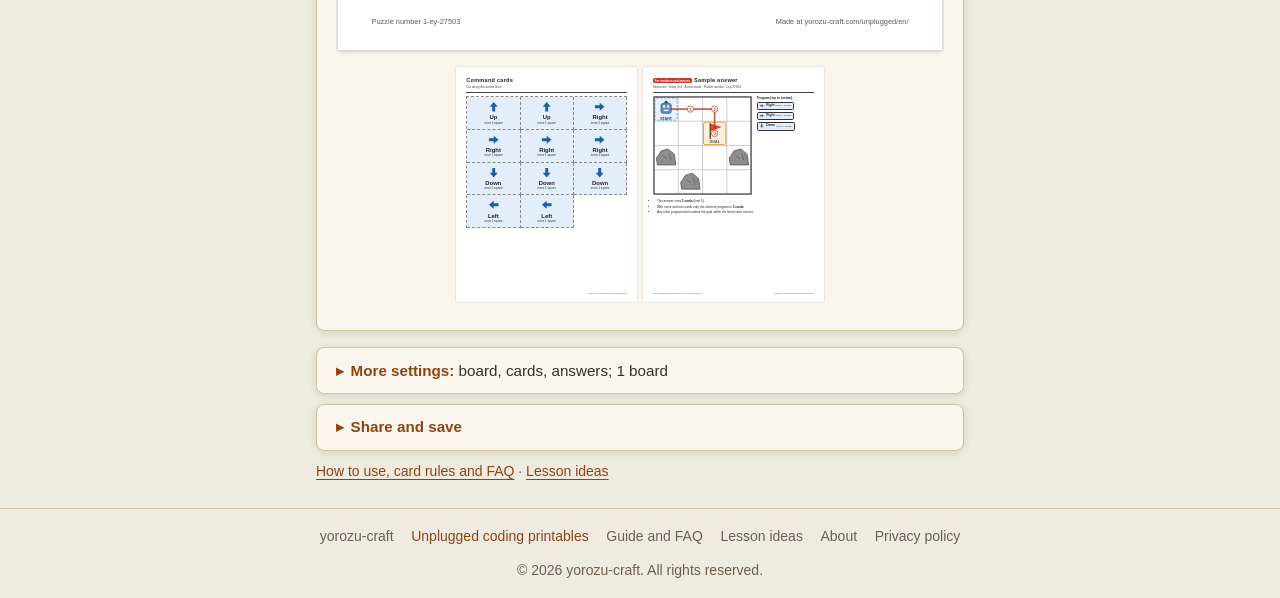
==== commit bd49e3ae: "段 3 の 7（yorozu-plans 7.68）: unplugged の画面の文を 0 字に（日英） - 欄のヒントは欄の名前（label）に。英語は今ある文を label に移しただけ（新しい" ====
--- a/en/index.html
+++ b/en/index.html
@@ -93,7 +93,7 @@
           <label><input type="radio" name="mode" value="yaji" checked> Arrows ↑→↓←</label>
           <label><input type="radio" name="mode" value="muki"> Forward and turn</label>
         </div>
-        <p class="hint" id="mode-note">Arrows move one square that way. Turn cards turn the robot on its square.</p>
+        <output class="hint" id="mode-note">Arrows move one square that way. Turn cards turn the robot on its square.</output>
       </div>
       <div class="field">
         <span class="lbl-plain" id="lbl-paper">Paper</span>
--- a/style.css
+++ b/style.css
@@ -457,3 +457,12 @@
   .try-result.ok { color: #7fd08a; }
   .try-result.ng { color: #ff9a8a; }
 }
+
+/* この道具について（結果の後ろの折りたたみ。使い方ページの要約。AdSense 審査 2026-10-04） */
+details.card.opt.about-tool > summary { white-space: normal; }   /* 長い summary を折り返す */
+details.about-tool h3 { font-size: 0.95rem; margin: 0.9rem 0 0.3rem; }
+details.about-tool p, details.about-tool li { font-size: 0.9rem; line-height: 1.75; }
+details.about-tool ul { padding-left: 1.2rem; margin: 0.3rem 0 0.5rem; }
+
+/* カードの説明は output（段 3 の 7） */
+output#mode-note { display: block; }
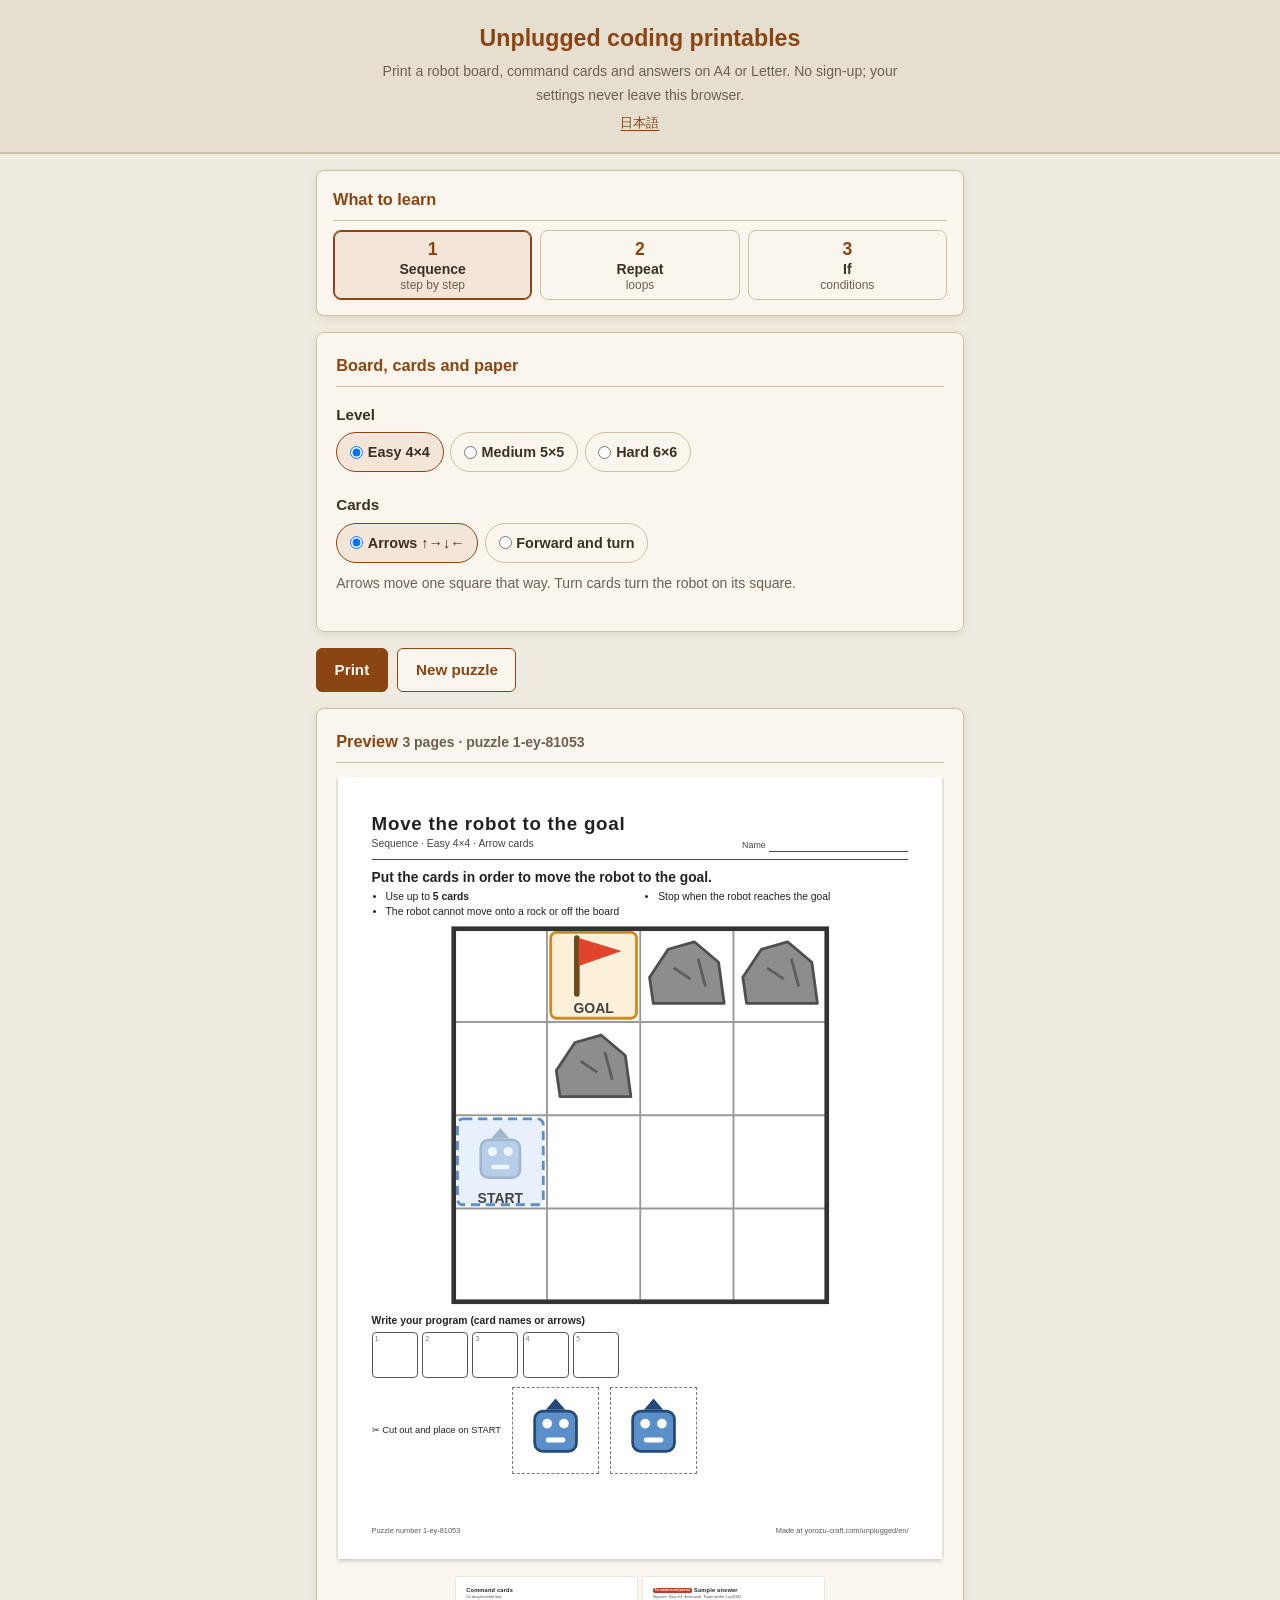
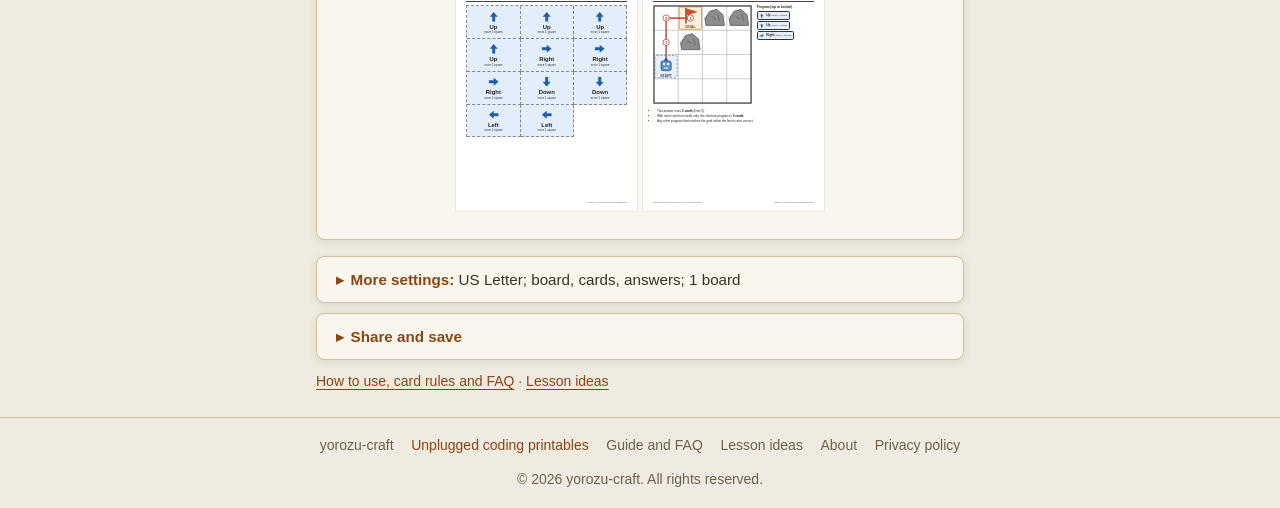
==== commit 26e1e8f1: "英語版: 用紙（A4／US Letter）を More settings に移す（印刷ボタンが 1 画面目に入らず、固定バーが読み込み時に出ていた。measure_fold の要修正） 既定の用紙は今" ====
--- a/en/index.html
+++ b/en/index.html
@@ -95,13 +95,6 @@
         </div>
         <output class="hint" id="mode-note">Arrows move one square that way. Turn cards turn the robot on its square.</output>
       </div>
-      <div class="field">
-        <span class="lbl-plain" id="lbl-paper">Paper</span>
-        <div class="seg" role="radiogroup" aria-labelledby="lbl-paper">
-          <label><input type="radio" name="paper" value="a4" checked> A4</label>
-          <label><input type="radio" name="paper" value="letter"> US Letter</label>
-        </div>
-      </div>
     </fieldset>
 
     <!-- 3. 主なボタン -->
@@ -119,6 +112,13 @@
     <!-- 5. くわしい設定 -->
     <details class="card opt no-print" id="opt-more">
       <summary>More settings: <span class="opt-state"></span></summary>
+      <div class="field">
+        <span class="lbl-plain" id="lbl-paper">Paper</span>
+        <div class="seg" role="radiogroup" aria-labelledby="lbl-paper">
+          <label><input type="radio" name="paper" value="a4" checked> A4</label>
+          <label><input type="radio" name="paper" value="letter"> US Letter</label>
+        </div>
+      </div>
       <fieldset class="field plain">
         <legend>Pages to print</legend>
         <label class="inline"><input type="checkbox" id="part-board" checked> Board (with program boxes and a cut-out robot)</label>
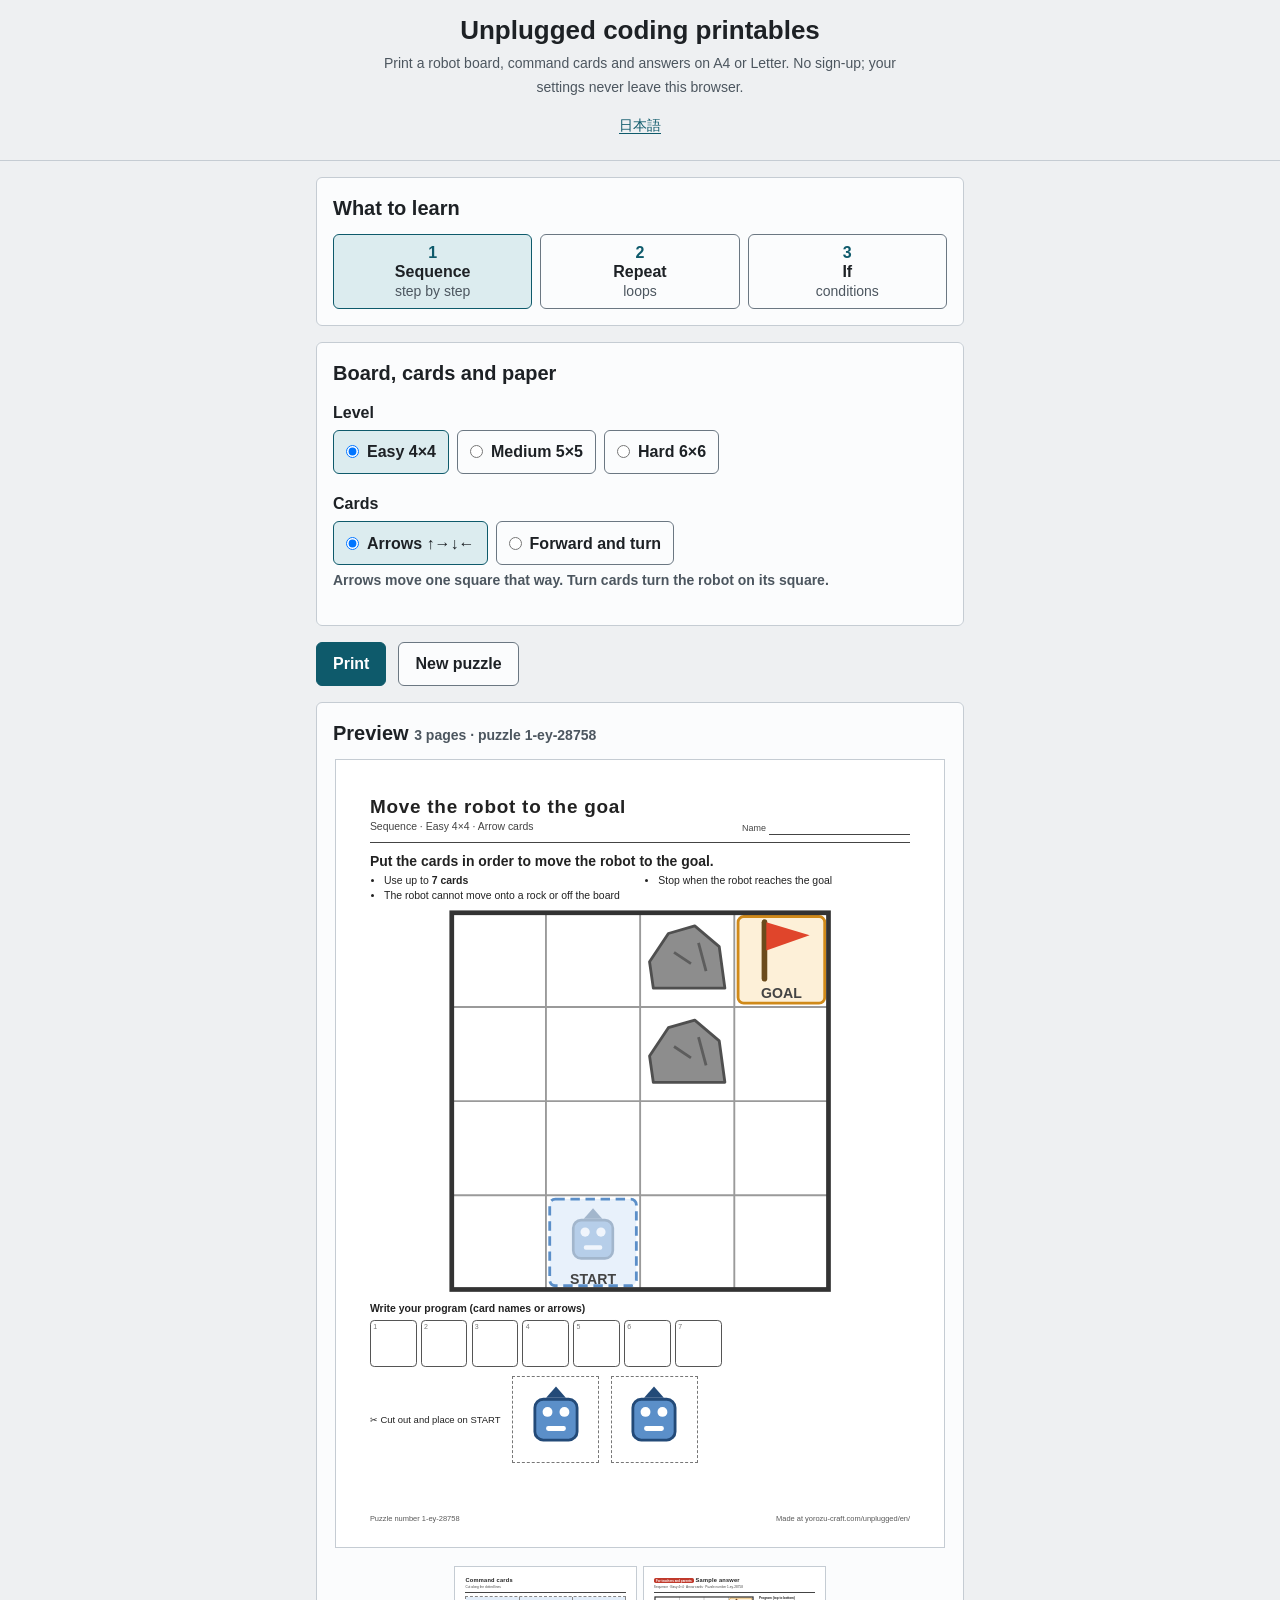
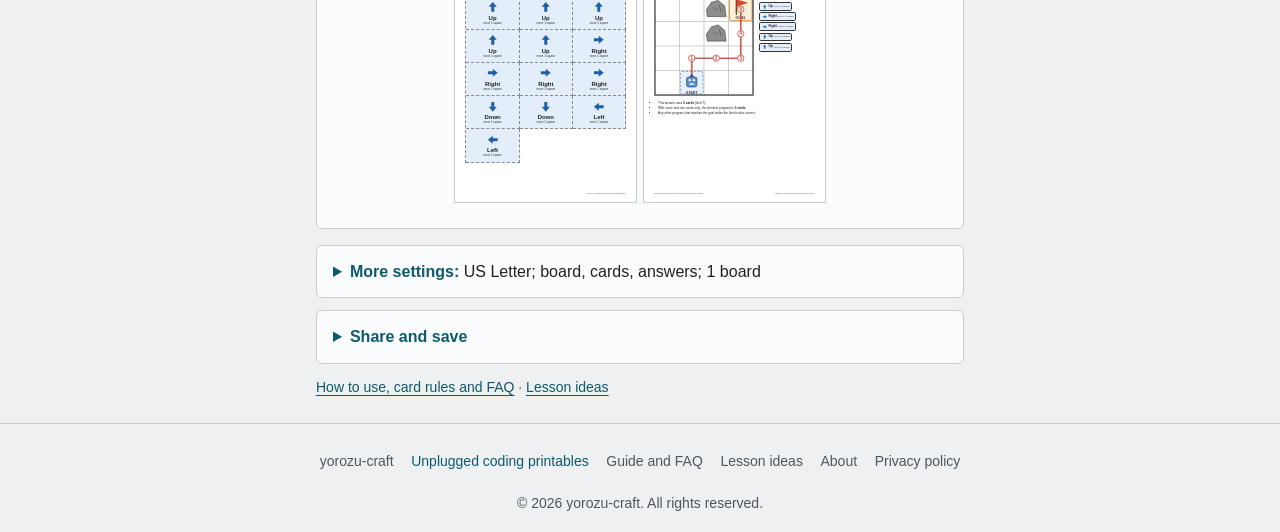
==== commit 347aa77b: "K192 段 3 の 2: unplugged を v2 の皮に載せ替え（v1 の持ち込みを消し、トークンと .btn-primary・.btn・.chip・.notice に寄せる） try.htm" ====
--- a/en/index.html
+++ b/en/index.html
@@ -22,8 +22,8 @@
   <meta property="og:image:width" content="1200">
   <meta property="og:image:height" content="630">
   <meta name="twitter:card" content="summary_large_image">
-  <meta name="theme-color" content="#8b4513" media="(prefers-color-scheme: light)">
-  <meta name="theme-color" content="#1c1814" media="(prefers-color-scheme: dark)">
+  <meta name="theme-color" content="#eef0f2" media="(prefers-color-scheme: light)">
+  <meta name="theme-color" content="#15191d" media="(prefers-color-scheme: dark)">
 
   <script type="application/ld+json">
   {
@@ -54,7 +54,7 @@
   <!-- 固定バー（SCREEN.md 1.2）: 印刷ボタンが画面の外にあるときだけ上端に出す -->
   <div class="fixbar" id="fixbar" role="status" hidden>
     <span class="fixbar-type" id="fixbar-text"></span>
-    <button type="button" class="btn" id="fixbar-print">Print</button>
+    <button type="button" class="btn btn-primary" id="fixbar-print">Print</button>
   </div>
 
   <header class="app-header">
@@ -99,8 +99,8 @@
 
     <!-- 3. 主なボタン -->
     <div class="btn-row print-row" id="print-row">
-      <button type="button" class="btn" id="btn-print">Print</button>
-      <button type="button" class="btn btn-sub" id="btn-new">New puzzle</button>
+      <button type="button" class="btn btn-primary" id="btn-print">Print</button>
+      <button type="button" class="btn" id="btn-new">New puzzle</button>
     </div>
 
     <!-- 4. 見本（印刷ではこの DOM がそのまま出る） -->
@@ -146,10 +146,10 @@
       <summary>Share and save</summary>
       <p class="small">Settings are saved only in this browser (localStorage, keys starting with <code>unplugged_</code>) and are never sent anywhere.</p>
       <div class="btn-row">
-        <button type="button" id="share" class="btn btn-sub">Copy a link to this puzzle</button>
-        <button type="button" id="backup-export" class="btn btn-sub">Save to a file</button>
-        <button type="button" id="backup-import" class="btn btn-sub">Load from a file</button>
-        <button type="button" class="btn btn-sub" data-reset-storage="unplugged_">Delete everything saved (reset)</button>
+        <button type="button" id="share" class="btn">Copy a link to this puzzle</button>
+        <button type="button" id="backup-export" class="btn">Save to a file</button>
+        <button type="button" id="backup-import" class="btn">Load from a file</button>
+        <button type="button" class="btn" data-reset-storage="unplugged_">Delete everything saved (reset)</button>
       </div>
       <input type="file" id="backup-file" accept=".json,application/json" hidden>
       <p id="backup-msg" class="small" aria-live="polite"></p>
--- a/style.css
+++ b/style.css
@@ -1,309 +1,241 @@
 /* ===========================
-   アンプラグド・プログラミング教材メーカー — yorozu-craft 共通の和紙風の配色
-   色はトークン（--bg / --card / --text / --muted / --accent / --border）だけを使う。
+   アンプラグド・プログラミング教材メーカー — yorozu-common v2 の皮（B「静かな道具」、yorozu-plans DESIGN.md）に載せ替え（K192 段 3 の 2）
+   色・字・角・線は皮のトークンだけを使う。ここに書くのは配置とこの道具だけの部品
    ダークモードは端末の設定に自動で合わせる（prefers-color-scheme。手動切替は付けない）
-   =========================== */
-/* yorozu-common:begin v1 — サイト共通の部品とトークン。正本は youheioonuki.github.io の tools/common/yorozu-common.css。
-   この begin〜end の間は手で直さない（tools/sync-common.mjs で全ツールに配る。ツール固有の上書きは end の後に書く）。
-   出どころ（2026-10-03 確認。yorozu-plans 企画書 59）:
-   - デジタル庁デザインシステム https://design.digital.go.jp/dads/ のコンテンツを加工して作成
-     （フォーカスの輪・リンクの下線・字の大きさの下限・行間・入力欄のエラー表示）。
-     トークンの値は @digital-go-jp/design-tokens 2.0.1（MIT, (c) 2023 デジタル庁）から
-   - GOV.UK Frontend 6.5.1（MIT, (c) Crown copyright）の考え方: visually-hidden、エラーの文の前に読み上げ用の語
-   - 色は和紙風のまま（値は 2026-09-23 からの共通の値）。Web フォントは読まない（ROADMAP 3.3・D2） */
-:root {
-  color-scheme: light dark;
-  --bg: #f0ebe0;
-  --bg-2: #e6dfd0;
-  --card: #faf6ee;
-  --text: #3a3025;
-  --muted: #6e604f;          /* 本文の補足。--bg の上で 5.1:1 */
-  --accent: #8b4513;
-  --accent-soft: #f3e6d8;
-  --border: #cfc0a0;         /* 飾りの線（区切り）だけ。操作できる物の枠には --input-border */
-  --input-border: #857561;   /* 入力欄の枠。WCAG 1.4.11 の 3:1（--bg で 3.7:1）。DADS の入力欄は gray-600 の 1px */
-  --shadow: rgba(58, 48, 37, 0.12);
-  --error: #ce0000;          /* DADS red-900（semantic error-2） */
-  --ok: #197a4b;             /* DADS green-800（semantic success-2） */
-  --focus: #ffd43d;          /* DADS yellow-300 */
-  --focus-ring: #000;        /* DADS: 黒 4px の輪＋黄 2px */
-  --font-ui: "Noto Sans JP", "Noto Sans CJK JP", "Hiragino Sans", "Hiragino Kaku Gothic ProN", Meiryo, sans-serif;
-  /* 字の大きさ（DADS: 本文と操作は 16px 以上、補足は 14px まで、14px 未満は使わない） */
-  --fs-s: 0.875rem;
-  --fs-m: 1rem;
-  --fs-l: 1.25rem;           /* 見出し（隣の段との比 1.25 以上: impeccable typeset） */
-  --fs-xl: 1.625rem;         /* ページの題 */
-  --lh-body: 1.7;            /* DADS の本文の行間 170% */
-  --lh-tight: 1.4;           /* 見出し */
-  /* 余白（4px を基準。DADS の spacing） */
-  --sp-1: 0.25rem;
-  --sp-2: 0.5rem;
-  --sp-3: 0.75rem;
-  --sp-4: 1rem;
-  --sp-6: 1.5rem;
-  --sp-8: 2rem;
-  --radius: 8px;
-  --tap: 44px;               /* 押せる物の高さの下限（DADS・SCREEN 5 章） */
-}
-@media (prefers-color-scheme: dark) {
-  :root {
-    --bg: #1c1814;
-    --bg-2: #25201a;
-    --card: #2b251e;
-    --text: #ece4d6;
-    --muted: #b9ab96;
-    --accent: #e0a066;
-    --accent-soft: #3a2e22;
-    --border: #4a3f33;
-    --input-border: #8c7d68;
-    --shadow: rgba(0, 0, 0, 0.4);
-    --error: #ff8a7a;
-    --ok: #6fcf97;
-    --focus-ring: #ffd43d;   /* 暗い地では黄の輪＋黒の縁 */
-    --focus: #000;
-  }
-}
+   try.html だけは土台（<html data-skin="base">）で皮が外れる。その見た目は「try.html（土台）の見た目」の節が持つ
+   =========================== */
+/* yorozu-common:begin v2 — サイト共通の土台と皮。正本は youheioonuki.github.io の tools/common/v2/base.css と skin.css（yorozu-plans DESIGN.md）。
+   この begin〜end の間は手で直さない（tools/sync-common.mjs で全ツールに配る。ツール固有の上書きは end の後に書く） */
+/* yorozu-common v2 土台の層（yorozu-plans ROADMAP 7.98 D369、DESIGN.md）。すべてのページ（見せる・遊ぶ・世界を持つページも）に当てる。
+   見た目（色・字・面）は持たない: リセット、押せる高さ、フォーカスの輪、入力の字の大きさ、読み上げの隠し字、動きを減らす設定、印刷で広告を出さない。
+   色の値は各ページか共通の皮（skin.css）が --focus-ring・--focus・--muted・--error を決める。無ければ下の既定
+   出どころ（v1 から引き継ぎ。2026-10-03 確認、yorozu-plans 企画書 59）: デジタル庁デザインシステム https://design.digital.go.jp/dads/ のコンテンツを加工して作成
+   （フォーカスの輪・字の大きさの下限・入力欄のエラー表示。値は @digital-go-jp/design-tokens 2.0.1、MIT, (c) 2023 デジタル庁）。
+   GOV.UK Frontend 6.5.1（MIT, (c) Crown copyright）の考え方: visually-hidden、エラーの文の前に読み上げ用の語 */
+:root { --tap: 44px; --sp-1: 0.25rem; --sp-2: 0.5rem; --sp-3: 0.75rem; --sp-4: 1rem; --sp-6: 1.5rem; --sp-8: 2rem; --fs-s: 0.875rem; --fs-m: 1rem; --fs-l: 1.25rem; --fs-xl: 1.625rem; }
 *, *::before, *::after { box-sizing: border-box; margin: 0; padding: 0; }
 [hidden] { display: none !important; }
 html { -webkit-text-size-adjust: 100%; text-size-adjust: 100%; }
-body { font-family: var(--font-ui); background: var(--bg); color: var(--text); line-height: var(--lh-body); }
-/* リンクは色と下線の両方（DADS リンクテキスト）。ホバーで下線を太く */
-a { color: var(--accent); text-decoration-thickness: 1px; text-underline-offset: 3px; }
-@media (hover: hover) { a:hover { text-decoration-thickness: 3px; } }
-/* フォーカスの輪（DADS）。:where で詳しさを 0 にして、ツールの規則で上書きできるようにする */
 :where(a, button, input, select, textarea, summary, [tabindex]):focus-visible {
-  outline: 4px solid var(--focus-ring); outline-offset: 2px; box-shadow: 0 0 0 2px var(--focus);
-}
+  outline: 4px solid var(--focus-ring, #000); outline-offset: 2px; box-shadow: 0 0 0 2px var(--focus, #ffd43d);
+}
+@media (forced-colors: active) { :where(a, button, input, select, textarea, summary):focus-visible { outline-color: Highlight; } }
 :where(input, select, textarea, button) { font: inherit; color: inherit; }
-/* 入力欄の例（placeholder）も 4.5:1。ブラウザ既定の灰色は和紙の地で 4.3:1 */
-:where(input, textarea)::placeholder { color: var(--muted); opacity: 1; }
-/* 入力欄の字は 16px 以上（iPhone で拡大されない・DADS） */
 :where(input:not([type="checkbox"]):not([type="radio"]):not([type="range"]), select, textarea) { font-size: max(1rem, 16px); }
-/* エラー（DADS: 枠を赤に、文の頭に「＊」。GOV.UK: 読み上げには「エラー:」を先に）。
-   使い方: <p class="field-error" id="x-err"><span class="visually-hidden">エラー:</span>＊ 0 以上の数を入れてください</p> と aria-describedby */
-[aria-invalid="true"] { border-color: var(--error) !important; }
-.field-error { color: var(--error); font-weight: 700; margin-top: var(--sp-1); }
-/* 画面には出さず、読み上げだけ（GOV.UK govuk-visually-hidden） */
+:where(button, summary, [role="button"]) { min-height: var(--tap); }
+[aria-invalid="true"] { border-color: var(--error, #ce0000) !important; }
+.field-error { color: var(--error, #ce0000); font-weight: 700; margin-top: var(--sp-1); }
 .visually-hidden {
   position: absolute !important; width: 1px !important; height: 1px !important; margin: 0 !important; padding: 0 !important;
   overflow: hidden !important; clip-path: inset(50%) !important; white-space: nowrap !important; border: 0 !important;
 }
-@media (forced-colors: active) { :where(a, button, input, select, textarea, summary):focus-visible { outline-color: Highlight; } }
-/* 読む行の長さ: 1 行 40 字前後まで（REVIEW C9 line-length）。画面の幅いっぱいに伸びる見出し帯の説明文に */
+@media (prefers-reduced-motion: reduce) { *, *::before, *::after { animation-duration: 0.01ms !important; animation-iteration-count: 1 !important; transition-duration: 0.01ms !important; scroll-behavior: auto !important; } }
+@media print { ins.adsbygoogle, .google-auto-placed, iframe[id^="aswift"], iframe[id^="google_ads"] { display: none !important; } }
+/* yorozu-common v2 共通の皮（B「静かな道具」。yorozu-plans ROADMAP 7.94〜7.99 D364・D366・D369、正典は DESIGN.md）。
+   当てるのは計算・制度・道具・読み物・案内（docs/content-classes.csv の「皮」が「共通」）。base.css の後、ページ自身の CSS の前に読む（ページが上書きできる）。
+   土台だけのページは <html data-skin="base">（CSV の「皮」から機械で付ける）で、この皮はすべて外れる。同じ CSS を共通と土台のページが使っていても出し分けられる。
+   どの規則も :where() で詳細度を上げない（トークンは 0、要素の規則は要素 1 つ分のまま）。影・装飾・2 色以上の強調・端末依存の明朝は使わない */
+:where(html:not([data-skin="base"])) {
+  color-scheme: light dark;
+  --bg: #eef0f2; --bg-2: #e2e6ea; --card: #fbfcfd; --text: #1d2125; --muted: #4c565f;
+  --accent: #0e5a6b; --accent-soft: #dcecef; --on-accent: #ffffff;
+  --border: #c5ccd3; --input-border: #6b7782;
+  --error: #ce0000; --ok: #197a4b; --focus: #ffd43d; --focus-ring: #000;
+  --font-ui: "Noto Sans JP", "Noto Sans CJK JP", "Hiragino Sans", "Hiragino Kaku Gothic ProN", Meiryo, sans-serif;
+  --lh-body: 1.7; --lh-tight: 1.4; --radius: 6px; --line-input: 2px;
+}
+@media (prefers-color-scheme: dark) {
+  :where(html:not([data-skin="base"])) {
+    --bg: #15191d; --bg-2: #1c2227; --card: #1a1f24; --text: #e8ecef; --muted: #a8b3bc;
+    --accent: #6fc3d4; --accent-soft: #14323a; --on-accent: #0b1a1e;
+    --border: #2f373e; --input-border: #7a8792; --error: #ff8a7a; --ok: #6fcf97; --focus: #000; --focus-ring: #ffd43d;
+  }
+}
+:where(html:not([data-skin="base"])) body { font-family: var(--font-ui); background: var(--bg); color: var(--text); line-height: var(--lh-body); font-variant-numeric: tabular-nums; }
+:where(html:not([data-skin="base"])) h1 { font-size: var(--fs-xl); font-weight: 800; line-height: var(--lh-tight); }
+:where(html:not([data-skin="base"])) h2 { font-size: var(--fs-l); font-weight: 800; line-height: var(--lh-tight); }
+:where(html:not([data-skin="base"])) h3 { font-size: var(--fs-m); font-weight: 800; }
+:where(html:not([data-skin="base"])) a { color: var(--accent); text-decoration-thickness: 1px; text-underline-offset: 3px; }
+@media (hover: hover) { :where(html:not([data-skin="base"])) a:hover { text-decoration-thickness: 3px; } }
+:where(html:not([data-skin="base"])) :where(input, textarea)::placeholder { color: var(--muted); opacity: 1; }
+/* 部品: 入力の箱 */
+:where(html:not([data-skin="base"])) :where(input:not([type="checkbox"]):not([type="radio"]):not([type="range"]), select, textarea) { border: var(--line-input) solid var(--input-border); border-radius: var(--radius); background: var(--card); min-height: var(--tap); padding: var(--sp-1) var(--sp-3); }
+:where(html:not([data-skin="base"])) :where(input, select, textarea):focus { border-color: var(--text); }
+/* 部品: ボタン（主は塗り、副は線） */
+:where(html:not([data-skin="base"])) :where(button, .btn) { border: 1px solid var(--input-border); border-radius: var(--radius); background: var(--card); color: var(--text); font-weight: 700; padding: 0 var(--sp-4); cursor: pointer; }
+:where(html:not([data-skin="base"])) :where(button[type="submit"], .btn-primary) { background: var(--accent); border-color: var(--accent); color: var(--on-accent); }
+/* 部品: チップ・面・折りたたみ（開閉の印 ▶ を残すため list-item のまま、高さは上下の余白と土台の min-height で）・結果の数字・注意の帯・固定バー */
+:where(html:not([data-skin="base"])) :where(.chip) { display: inline-flex; align-items: center; min-height: var(--tap); padding: 0 var(--sp-3); border: 1px solid var(--input-border); border-radius: var(--radius); color: var(--text); text-decoration: none; font-weight: 700; }
+:where(html:not([data-skin="base"])) :where(.card) { background: var(--card); border: 1px solid var(--border); border-radius: var(--radius); padding: var(--sp-4); }
+:where(html:not([data-skin="base"])) :where(details) > summary { padding-block: var(--sp-2); cursor: pointer; font-weight: 700; }
+:where(html:not([data-skin="base"])) :where(.result-num, .money, output) { font-size: var(--fs-xl); font-weight: 800; }
+:where(html:not([data-skin="base"])) :where(.notice, [data-keep]) { border-left: 4px solid var(--text); background: var(--bg-2); padding: var(--sp-2) var(--sp-3); }
+:where(html:not([data-skin="base"])) :where(.fixed-bar) { position: sticky; bottom: 0; background: var(--card); border-top: 1px solid var(--border); padding: var(--sp-2) var(--sp-4); }
+/* yorozu-common:end */
+
+/* ===========================
+   try.html（土台）の見た目。共通の皮のページには効かない
+   皮が外れるので、色・字・角のトークンと、この画面が使う部品の見た目をここで持つ（v1 の和紙の配色のまま）
+   =========================== */
+:where(html[data-skin="base"]) {
+  color-scheme: light dark;
+  --bg: #f0ebe0; --bg-2: #e6dfd0; --card: #faf6ee; --text: #3a3025; --muted: #6e604f;
+  --accent: #8b4513; --accent-soft: #f3e6d8; --border: #cfc0a0; --input-border: #857561; --shadow: rgba(58, 48, 37, 0.12);
+  --error: #ce0000; --ok: #197a4b; --focus: #ffd43d; --focus-ring: #000;
+  --font-ui: "Noto Sans JP", "Noto Sans CJK JP", "Hiragino Sans", "Hiragino Kaku Gothic ProN", Meiryo, sans-serif;
+  --lh-body: 1.7; --lh-tight: 1.4; --radius: 8px;
+}
+@media (prefers-color-scheme: dark) {
+  :where(html[data-skin="base"]) {
+    --bg: #1c1814; --bg-2: #25201a; --card: #2b251e; --text: #ece4d6; --muted: #b9ab96;
+    --accent: #e0a066; --accent-soft: #3a2e22; --border: #4a3f33; --input-border: #8c7d68; --shadow: rgba(0, 0, 0, 0.4);
+    --error: #ff8a7a; --ok: #6fcf97; --focus-ring: #ffd43d; --focus: #000;
+  }
+}
+:where(html[data-skin="base"]) body { font-family: var(--font-ui); background: var(--bg); color: var(--text); line-height: var(--lh-body); }
+:where(html[data-skin="base"]) a { color: var(--accent); text-decoration-thickness: 1px; text-underline-offset: 3px; }
+@media (hover: hover) { :where(html[data-skin="base"]) a:hover { text-decoration-thickness: 3px; } }
+:where(html[data-skin="base"]) :where(input, textarea)::placeholder { color: var(--muted); opacity: 1; }
+:where(html[data-skin="base"]) .app-header { text-align: center; padding: 1.4rem 1rem 1.1rem; background: var(--bg-2); border-bottom: 2px solid var(--border); }
+:where(html[data-skin="base"]) .app-header h1 { font-size: 1.45rem; color: var(--accent); line-height: 1.4; }
+:where(html[data-skin="base"]) .app-main { max-width: 680px; margin: 0 auto; padding: 1rem; }
+:where(html[data-skin="base"]) .card { background: var(--card); border: 1px solid var(--border); border-radius: 8px; padding: 1.2rem; margin-bottom: 1rem; box-shadow: 0 2px 8px var(--shadow); }
+:where(html[data-skin="base"]) .field { margin-bottom: 1rem; }
+:where(html[data-skin="base"]) .field label { display: block; font-weight: 600; font-size: 0.95rem; margin-bottom: 0.25rem; }
+:where(html[data-skin="base"]) .field select { width: 100%; max-width: 16rem; padding: 0.45rem 0.5rem; font-size: 1rem; border: 1px solid var(--input-border); border-radius: 6px; background: var(--card); color: var(--text); }
+:where(html[data-skin="base"]) .btn { display: inline-block; padding: 0.5rem 1.1rem; border: 1px solid var(--accent); border-radius: 6px; background: var(--accent); color: var(--card); font-family: inherit; font-size: 0.95rem; font-weight: 600; text-decoration: none; cursor: pointer; }
+:where(html[data-skin="base"]) .btn-sub { background: var(--card); color: var(--accent); }
+:where(html[data-skin="base"]) .btn:disabled { opacity: 0.5; cursor: not-allowed; }
+:where(html[data-skin="base"]) .small { font-size: var(--fs-s); color: var(--muted); margin-top: 0.4rem; }
+:where(html[data-skin="base"]) .app-footer { text-align: center; padding: 1rem; font-size: var(--fs-s); color: var(--muted); border-top: 1px solid var(--border); margin-top: 0.5rem; }
+:where(html[data-skin="base"]) .footer-nav ul { list-style: none; display: flex; justify-content: center; flex-wrap: wrap; gap: 0.4rem 1.1rem; margin-bottom: 0.6rem; }
+:where(html[data-skin="base"]) .footer-nav a { color: var(--muted); text-decoration: none; }
+:where(html[data-skin="base"]) .footer-nav a:hover, :where(html[data-skin="base"]) .footer-nav a[aria-current="page"] { color: var(--accent); }
+:where(html[data-skin="base"]) details.card.opt { padding: 0 1.2rem; margin-bottom: 0.6rem; }
+:where(html[data-skin="base"]) details.card.opt > summary { cursor: pointer; display: block; min-height: 44px; padding: 0.6rem 0; color: var(--accent); font-weight: 600; font-size: 0.95rem; list-style: none; }
+:where(html[data-skin="base"]) details.card.opt > summary::-webkit-details-marker { display: none; }
+:where(html[data-skin="base"]) details.card.opt > summary::before { content: '▸'; margin-right: 0.4rem; }
+:where(html[data-skin="base"]) details.card.opt[open] > summary::before { content: '▾'; }
+:where(html[data-skin="base"]) details.card.opt[open] { padding-bottom: 0.9rem; }
+:where(html[data-skin="base"]) details.card.opt[open] > summary { border-bottom: 1px solid var(--border); margin-bottom: 0.9rem; }
+:where(html[data-skin="base"]) .opt-state { color: var(--text); font-weight: normal; }
+@media print { :where(html[data-skin="base"]) main details > summary::before { content: none; } }
+
+/* ===========================
+   共通の皮のページの配置と、この道具だけの部品
+   try.html と同じ名前の規則は :where(html:not([data-skin="base"])) で絞り、try.html の見た目を変えない
+   =========================== */
+
+/* ヘッダー */
+:where(html:not([data-skin="base"])) .app-header { text-align: center; padding: var(--sp-3) var(--sp-4); border-bottom: 1px solid var(--border); }
 .app-header > p { max-width: 40em; margin-left: auto; margin-right: auto; }
-/* 印刷では広告を出さない（SCREEN 4 章。全ツール共通） */
-@media print { ins.adsbygoogle, .google-auto-placed, iframe[id^="aswift"], iframe[id^="google_ads"] { display: none !important; } }
-/* yorozu-common:end */
-
-/* ヘッダー */
-.app-header {
-  text-align: center;
-  padding: 1.4rem 1rem 1.1rem;
-  background: var(--bg-2);
-  border-bottom: 2px solid var(--border);
-}
-.app-header h1 { font-size: 1.45rem; color: var(--accent); line-height: 1.4; }
-.app-header .subtitle { font-size: 0.88rem; color: var(--muted); margin-top: 0.3rem; }
-.app-header .lang-switch { font-size: 0.82rem; margin-top: 0.3rem; }   /* 日本語 ⇄ English（hreflang の対のページへ） */
+.app-header .subtitle { font-size: var(--fs-s); color: var(--muted); margin-top: var(--sp-1); }
+.lang-switch { font-size: var(--fs-s); margin-top: var(--sp-1); }   /* 日本語 ⇄ English（hreflang の対のページへ） */
+.lang-switch a { display: inline-flex; align-items: center; min-height: var(--tap); }
 
 /* レイアウト */
-.app-main { max-width: 680px; margin: 0 auto; padding: 1rem; }
-.card {
-  background: var(--card);
-  border: 1px solid var(--border);
-  border-radius: 8px;
-  padding: 1.2rem;
-  margin-bottom: 1rem;
-  box-shadow: 0 2px 8px var(--shadow);
-}
-.card h2 {
-  font-size: 1.02rem;
-  color: var(--accent);
-  border-bottom: 1px solid var(--border);
-  padding-bottom: 0.4rem;
-  margin-bottom: 0.9rem;
-}
+:where(html:not([data-skin="base"])) .app-main { max-width: 680px; margin: 0 auto; padding: var(--sp-4); }
+:where(html:not([data-skin="base"])) .card { margin-bottom: var(--sp-4); }
+.card h2 { margin-bottom: var(--sp-3); }
+fieldset.card { min-width: 0; }
 
 /* 入力 */
-.field { margin-bottom: 1rem; }
-.field label { display: block; font-weight: 600; font-size: 0.95rem; margin-bottom: 0.25rem; }
-.field .hint { font-size: var(--fs-s); color: var(--muted); margin-bottom: 0.4rem; }
-.field input[type="number"], .field input[type="text"], .field select {
-  width: 100%;
-  max-width: 16rem;
-  padding: 0.45rem 0.5rem;
-  font-size: 1rem;
-  border: 1px solid var(--input-border);
-  border-radius: 6px;
-  background: var(--card);
-  color: var(--text);
-}
-
-.btn {
-  display: inline-block;
-  padding: 0.5rem 1.1rem;
-  border: none;
-  border-radius: 6px;
-  background: var(--accent);
-  color: var(--card);
-  font-size: 0.95rem;
-  font-weight: 600;
-  cursor: pointer;
-}
+:where(html:not([data-skin="base"])) .field { margin-bottom: var(--sp-4); }
+:where(html:not([data-skin="base"])) .field label { display: block; font-weight: 700; margin-bottom: var(--sp-1); }
+.field .hint { font-size: var(--fs-s); color: var(--muted); margin-bottom: var(--sp-2); }
+:where(html:not([data-skin="base"])) .field input[type="number"], :where(html:not([data-skin="base"])) .field input[type="text"], :where(html:not([data-skin="base"])) .field select { width: 100%; max-width: 16rem; }
+.hint { font-size: var(--fs-s); color: var(--muted); margin-top: var(--sp-1); }
+.lbl-plain { display: block; font-weight: 700; margin-bottom: var(--sp-1); }
+fieldset.plain { border: none; }
+fieldset.plain legend { font-weight: 700; margin-bottom: var(--sp-1); }
+label.inline { display: flex; align-items: center; gap: var(--sp-2); min-height: var(--tap); font-weight: 400; }
+.inline input { flex: none; }
+
+/* ボタン（主は .btn-primary、ほかは .btn。色と線は皮が持つ） */
+:where(html:not([data-skin="base"])) .btn:disabled { opacity: 0.5; cursor: not-allowed; }
+.btn-row { display: flex; flex-wrap: wrap; gap: var(--sp-3); margin: var(--sp-3) 0; }   /* ボタンの間隔（SCREEN.md 5 章） */
+.print-row { margin: 0 0 var(--sp-4); }
+output#mode-note { display: block; }   /* カードの説明は output（段 3 の 7） */
 
 /* 読みもの（guide.html） */
-.content h3 { font-size: 0.95rem; margin: 1rem 0 0.3rem; }
-.content p, .content li { font-size: 0.9rem; }
-.content p + p { margin-top: 0.5rem; }
-.content ul, .content ol { padding-left: 1.3rem; margin: 0.3rem 0; }
-.faq dt { font-weight: 600; margin-top: 0.9rem; font-size: 0.92rem; }
-.faq dt::before { content: 'Q. '; color: var(--accent); }
-.faq dd { font-size: 0.88rem; color: var(--muted); padding: 0.2rem 0 0.5rem 1.2rem; border-bottom: 1px solid var(--border); }
-.info-list { display: grid; grid-template-columns: max-content 1fr; gap: 0.4rem 1.2rem; font-size: 0.9rem; }
-.info-list dt { font-weight: 600; }
-.info-list dd { color: var(--muted); }
-.small { font-size: var(--fs-s); color: var(--muted); margin-top: 0.4rem; }
+.content h3 { margin: var(--sp-4) 0 var(--sp-1); }
+.content p + p { margin-top: var(--sp-2); }
+.content ul, .content ol { padding-left: 1.3rem; margin: var(--sp-1) 0; }
+.faq dt { font-weight: 700; margin-top: var(--sp-4); }
+.faq dt::before { content: 'Q. '; }
+.faq dd { color: var(--muted); padding: var(--sp-1) 0 var(--sp-2) 1.2rem; border-bottom: 1px solid var(--border); }
+:where(html:not([data-skin="base"])) .small { font-size: var(--fs-s); color: var(--muted); margin-top: var(--sp-2); }
+.notice { margin-bottom: var(--sp-4); }
 
 /* フッター */
-.app-footer {
-  text-align: center;
-  padding: 1rem;
-  font-size: var(--fs-s);
-  color: var(--muted);
-  border-top: 1px solid var(--border);
-  margin-top: 0.5rem;
-}
-.footer-nav ul { list-style: none; display: flex; justify-content: center; flex-wrap: wrap; gap: 0.4rem 1.1rem; margin-bottom: 0.6rem; }
-.footer-nav a { color: var(--muted); text-decoration: none; }
-.footer-nav a:hover, .footer-nav a[aria-current="page"] { color: var(--accent); }
-
-@media (max-width: 480px) {
-  .app-header h1 { font-size: 1.2rem; }
-}
+:where(html:not([data-skin="base"])) .app-footer { text-align: center; padding: var(--sp-4); font-size: var(--fs-s); color: var(--muted); border-top: 1px solid var(--border); margin-top: var(--sp-2); }
+:where(html:not([data-skin="base"])) .footer-nav ul { list-style: none; display: flex; justify-content: center; flex-wrap: wrap; gap: 0 1.1rem; margin-bottom: var(--sp-2); }
+:where(html:not([data-skin="base"])) .footer-nav a { display: inline-flex; align-items: center; min-height: var(--tap); color: var(--muted); text-decoration: none; }
+:where(html:not([data-skin="base"])) .footer-nav a:hover, :where(html:not([data-skin="base"])) .footer-nav a[aria-current="page"] { color: var(--accent); }
 
 /* ===========================
    画面の骨組み（yorozu-plans の docs/SCREEN.md。README「ツールを追加するとき」25）
-   必須の入力（fieldset.req）→ 結果（.result-card）→ くわしく入れる（details.opt）、上端の固定バー、PC の 2 カラム
-   seido-keisan/nenmatsu と gakushu-print の試験（2026-09-24）から取り出したもの
-   =========================== */
-fieldset.card { min-width: 0; }
+   必須の入力（fieldset.req）→ 結果 → くわしく入れる（details.opt）、上端の固定バー
+   =========================== */
 .req legend {
   float: left; width: 100%;   /* legend を枠の上に載せず、h2 と同じ見た目で枠の中に置く */
-  font-size: 1.02rem; font-weight: 700; color: var(--accent);
-  border-bottom: 1px solid var(--border); padding-bottom: 0.4rem; margin-bottom: 0.9rem;
+  font-size: var(--fs-l); font-weight: 800; line-height: var(--lh-tight); margin-bottom: var(--sp-3);
 }
 .req legend + * { clear: both; }
-
-/* 結果: 大きな数字 1 つ＋ 1 行。内訳は details.rels */
-.result-card { scroll-margin-top: 56px; }   /* 固定バー（44px）で見出しが隠れないように */
-.result-card:focus { outline: none; }
-.result-big { font-size: 1.8rem; font-weight: 700; color: var(--accent); line-height: 1.3; }
-.result-sub { font-size: 0.9rem; color: var(--muted); }
-details.rels > summary { cursor: pointer; min-height: 44px; padding: 0.55rem 0; list-style: none; color: var(--accent); font-size: 0.92rem; }
-details.rels > summary::-webkit-details-marker { display: none; }
-details.rels > summary::before { content: '▸'; margin-right: 0.4rem; }
-details.rels[open] > summary::before { content: '▾'; }
+#sec-preview { scroll-margin-top: 56px; }   /* 固定バー（45px）で見出しが隠れないように */
 
 /* くわしく入れる（1 グループ 1 つの details）。summary の .opt-state に今の状態を出す（screen.js の detailsSummary） */
-details.card.opt { padding: 0 1.2rem; margin-bottom: 0.6rem; }
-details.card.opt > summary {
-  cursor: pointer; display: block; min-height: 44px; padding: 0.6rem 0;
-  color: var(--accent); font-weight: 600; font-size: 0.95rem; list-style: none;
-}
-details.card.opt > summary::-webkit-details-marker { display: none; }
-details.card.opt > summary::before { content: '▸'; margin-right: 0.4rem; }
-details.card.opt[open] > summary::before { content: '▾'; }
-details.card.opt[open] { padding-bottom: 0.9rem; }
-details.card.opt[open] > summary { border-bottom: 1px solid var(--border); margin-bottom: 0.9rem; }
-.opt-state { color: var(--text); font-weight: normal; }
-.btn-row { display: flex; flex-wrap: wrap; gap: 0.6rem; margin: 0.6rem 0; }   /* ボタンの間隔（SCREEN.md 5 章。4 章の上下 12px 以上は margin で） */
-.btn-row .btn { min-height: 44px; }
-
-/* 固定バー（SCREEN.md 0 章の 3・D59）: 上端に 1 行、高さ 44px。下端は AdSense のアンカー広告が使う。
+:where(html:not([data-skin="base"])) details.card.opt { padding: 0 var(--sp-4); margin-bottom: var(--sp-3); }
+:where(html:not([data-skin="base"])) details.card.opt > summary { min-height: var(--tap); padding: var(--sp-3) 0; color: var(--accent); }
+:where(html:not([data-skin="base"])) details.card.opt[open] { padding-bottom: var(--sp-4); }
+:where(html:not([data-skin="base"])) details.card.opt[open] > summary { border-bottom: 1px solid var(--border); margin-bottom: var(--sp-4); }
+:where(html:not([data-skin="base"])) .opt-state { color: var(--text); font-weight: 400; }
+
+/* 固定バー（SCREEN.md 0 章の 3・D59）: 上端に 1 行、高さ 44px＋下の線 1px。下端は AdSense のアンカー広告が使う。
    読み込み時は hidden（screen.js が出し入れする。fixed なのでレイアウトはずれない） */
 .fixbar {
-  position: fixed; top: 0; left: 0; right: 0; z-index: 50; height: 44px;
-  background: var(--card); border-bottom: 2px solid var(--accent); box-shadow: 0 2px 8px var(--shadow);
-}
-.fixbar a, .fixbar button {
-  display: block; width: 100%; max-width: 720px; margin: 0 auto; padding: 0 1rem; height: 42px; line-height: 42px; text-align: center;
-  white-space: nowrap; overflow: hidden; text-overflow: ellipsis; font: inherit; font-weight: 700;
-  color: var(--accent); background: none; border: none; text-decoration: none; cursor: pointer;
-}
-.fixbar a:focus-visible, .fixbar button:focus-visible { outline-offset: -4px; }   /* 共通の輪を内側に（端で切れないように） */
-
-/* PC（900px 以上）の 2 カラム（D63: 制度の計算機だけ）。<main class="app-main layout-2col"> にすると、
-   左に入力・右に結果（sticky）。結果が常に見えるので、固定バーに fixbar-narrow も付けて PC では出さない */
-@media (min-width: 900px) {
-  .fixbar-narrow { display: none !important; }
-  .layout-2col { max-width: 1120px; display: grid; grid-template-columns: minmax(0, 1fr) minmax(0, 26rem); column-gap: 1.2rem; align-items: start; }
-  .layout-2col > *, .layout-2col > form > * { grid-column: 1; }
-  .layout-2col > form { display: contents; }
-  .layout-2col .result-card { grid-column: 2; grid-row: 1 / span 30; position: sticky; top: 1rem; max-height: calc(100vh - 2rem); overflow-y: auto; }
-}
+  position: fixed; top: 0; left: 0; right: 0; z-index: 50; height: calc(var(--tap) + 1px);
+  display: flex; align-items: center; justify-content: center; gap: var(--sp-3); padding: 0 var(--sp-4);
+  background: var(--card); border-bottom: 1px solid var(--border);
+}
+.fixbar-type { font-size: var(--fs-s); color: var(--muted); white-space: nowrap; overflow: hidden; text-overflow: ellipsis; min-width: 0; }
+.fixbar .btn { flex: none; }
 
 @media print {
   .fixbar, .no-print { display: none !important; }
   /* 印刷では折りたたみの中も出す（途中の計算・入れた値を紙に残す） */
   main details::details-content { content-visibility: visible; display: block; }
-  main details > summary::before { content: none; }
-  .layout-2col { display: block; }
-  .layout-2col .result-card { position: static; max-height: none; overflow: visible; }
 }
 
 /* ===========================
    アンプラグド・プログラミング教材メーカーの部品
    =========================== */
-.btn { font-family: inherit; text-decoration: none; border: 1px solid var(--accent); }
-.btn-sub { background: var(--card); color: var(--accent); }
-.btn:disabled { opacity: 0.5; cursor: not-allowed; }
-.notice { background: var(--accent-soft); border: 1px solid var(--accent); border-radius: 8px; padding: 0.6rem 0.9rem; margin-bottom: 1rem; font-size: 0.9rem; }
-.hint { font-size: 0.8rem; color: var(--muted); margin-top: 0.3rem; }
-.lbl-plain { display: block; font-weight: 600; font-size: 0.95rem; margin-bottom: 0.3rem; }
-fieldset.plain { border: none; }
-fieldset.plain legend { font-weight: 600; font-size: 0.95rem; margin-bottom: 0.3rem; }
-.inline { display: flex; align-items: flex-start; gap: 0.45rem; font-size: 0.9rem; min-height: 32px; }
-.inline input { margin-top: 0.4rem; flex: none; }
-.field .inline { font-weight: 400; }
-
-/* 選択肢（ラジオをボタンの見た目に） */
-.seg { display: flex; flex-wrap: wrap; gap: 0.4rem; }
-.seg label {
-  display: inline-flex; align-items: center; gap: 0.3rem; min-height: 40px;
-  border: 1px solid var(--border); border-radius: 999px; padding: 0.3rem 0.8rem;
-  font-size: 0.9rem; cursor: pointer; background: var(--card);
-}
-.seg label:has(input:checked) { background: var(--accent-soft); border-color: var(--accent); font-weight: 600; }
+/* 選択肢（ラジオをチップの見た目に） */
+.seg { display: flex; flex-wrap: wrap; gap: var(--sp-2); }
+.seg label { display: inline-flex; align-items: center; gap: var(--sp-2); min-height: var(--tap); margin: 0; border: 1px solid var(--input-border); border-radius: var(--radius); padding: 0 var(--sp-3); font-weight: 700; cursor: pointer; }
+.seg label:has(input:checked) { background: var(--accent-soft); border-color: var(--accent); }
 .seg label:has(input:disabled) { opacity: 0.45; cursor: not-allowed; }
-.seg label:has(input:focus-visible) { outline: 2px solid var(--accent); outline-offset: 2px; }
+.seg label:has(input:focus-visible), .tile:has(input:focus-visible) { outline: 4px solid var(--focus-ring); outline-offset: 2px; box-shadow: 0 0 0 2px var(--focus); }
 
 /* 種類のタイル */
-.types { display: grid; grid-template-columns: repeat(3, minmax(0, 1fr)); gap: 0.5rem; }
-.tile {
-  position: relative; display: grid; grid-template-columns: 1fr; justify-items: center; text-align: center;
-  border: 1px solid var(--border); border-radius: 8px; padding: 0.45rem 0.5rem; cursor: pointer; background: var(--card); min-height: 52px;
-}
+.types { display: grid; grid-template-columns: repeat(3, minmax(0, 1fr)); gap: var(--sp-2); }
+.tile { position: relative; display: grid; grid-template-columns: 1fr; justify-items: center; text-align: center; border: 1px solid var(--input-border); border-radius: var(--radius); padding: var(--sp-2); cursor: pointer; min-height: var(--tap); }
 .tile input { position: absolute; opacity: 0; width: 1px; height: 1px; }
-.tile:has(input:checked) { border-color: var(--accent); background: var(--accent-soft); box-shadow: inset 0 0 0 1px var(--accent); }
-.tile:has(input:focus-visible) { outline: 2px solid var(--accent); outline-offset: 2px; }
-.t-ico { font-size: 1.1rem; line-height: 1.2; color: var(--accent); font-weight: 700; }
-.t-name { font-weight: 600; font-size: 0.88rem; line-height: 1.3; }
-.t-sub { font-size: 0.75rem; color: var(--muted); line-height: 1.2; }
-#sec-type .types + * { margin-top: 0; }
-#sec-type { padding: 0.9rem 1rem; }
-#sec-type h2 { margin-bottom: 0.6rem; }
-
-.print-row { margin: 0 0 1rem; }
-.fixbar { display: flex; align-items: center; justify-content: center; gap: 0.8rem; padding: 0 1rem; }
-.fixbar-type { font-size: 0.85rem; color: var(--muted); white-space: nowrap; overflow: hidden; text-overflow: ellipsis; min-width: 0; }
-.fixbar .btn { flex: none; width: auto; height: 34px; line-height: 1; padding: 0.2rem 1.1rem; color: var(--card); background: var(--accent); }
-#sec-preview { scroll-margin-top: 56px; }
+.tile:has(input:checked) { border-color: var(--accent); background: var(--accent-soft); }
+.t-ico { font-size: var(--fs-m); line-height: 1.2; color: var(--accent); font-weight: 700; }
+.t-name { font-weight: 700; line-height: 1.3; }
+.t-sub { font-size: var(--fs-s); color: var(--muted); line-height: 1.2; }
+
+/* この道具について（結果の後ろの折りたたみ。使い方ページの要約。AdSense 審査 2026-10-04） */
+details.about-tool h3 { margin: var(--sp-4) 0 var(--sp-1); }
+details.about-tool p, details.about-tool li { line-height: 1.75; }
+details.about-tool ul { padding-left: 1.2rem; margin: var(--sp-1) 0 var(--sp-2); }
 
 /* ===========================
    プリント（A4 縦 210×297mm）。画面では縮小して見本に、印刷では原寸で 1 枚ずつ。紙なのでダークモードでも白地
    =========================== */
 .sheets { --z: 0.4; min-height: 12rem; margin: 0.4rem 0; overflow-x: auto; text-align: center; }
-.sheets .sheet { zoom: var(--z); margin: 0 auto 24px; box-shadow: 0 1px 6px rgba(0, 0, 0, 0.25); text-align: left; }
+.sheets .sheet { zoom: var(--z); margin: 0 auto 24px; border: 1px solid var(--border); text-align: left; }
 .sheets .sheet + .sheet { display: inline-flex; vertical-align: top; zoom: var(--zs, 0.12); margin: 0 12px 12px; }
 .sheet {
   width: 210mm; height: 297mm; overflow: hidden; padding: 12mm 12mm 8mm;
@@ -411,10 +343,10 @@
   body.tool-page > :not(main) { display: none !important; }
   body.tool-page main > :not(#sec-preview) { display: none !important; }
   #sec-preview > :not(#sheets) { display: none !important; }
-  body.tool-page main, #sec-preview { max-width: none; margin: 0; padding: 0; border: none; box-shadow: none; background: none; }
+  body.tool-page main, #sec-preview { max-width: none; margin: 0; padding: 0; border: none; background: none; }
   #sheets > :not(.sheet) { display: none !important; }
   .sheets { min-height: 0; margin: 0; overflow: visible; text-align: left; }
-  .sheets .sheet, .sheets .sheet + .sheet { display: flex; zoom: 1; margin: 0; box-shadow: none; break-after: page; page-break-after: always; height: 296.6mm; }
+  .sheets .sheet, .sheets .sheet + .sheet { display: flex; zoom: 1; margin: 0; border: 0; break-after: page; page-break-after: always; height: 296.6mm; }
   .sheets .sheet:last-child { break-after: auto; page-break-after: auto; }
   .sheets.letter .sheet, .sheets.letter .sheet + .sheet { height: 279mm; }
 }
@@ -458,11 +390,3 @@
   .try-result.ng { color: #ff9a8a; }
 }
 
-/* この道具について（結果の後ろの折りたたみ。使い方ページの要約。AdSense 審査 2026-10-04） */
-details.card.opt.about-tool > summary { white-space: normal; }   /* 長い summary を折り返す */
-details.about-tool h3 { font-size: 0.95rem; margin: 0.9rem 0 0.3rem; }
-details.about-tool p, details.about-tool li { font-size: 0.9rem; line-height: 1.75; }
-details.about-tool ul { padding-left: 1.2rem; margin: 0.3rem 0 0.5rem; }
-
-/* カードの説明は output（段 3 の 7） */
-output#mode-note { display: block; }
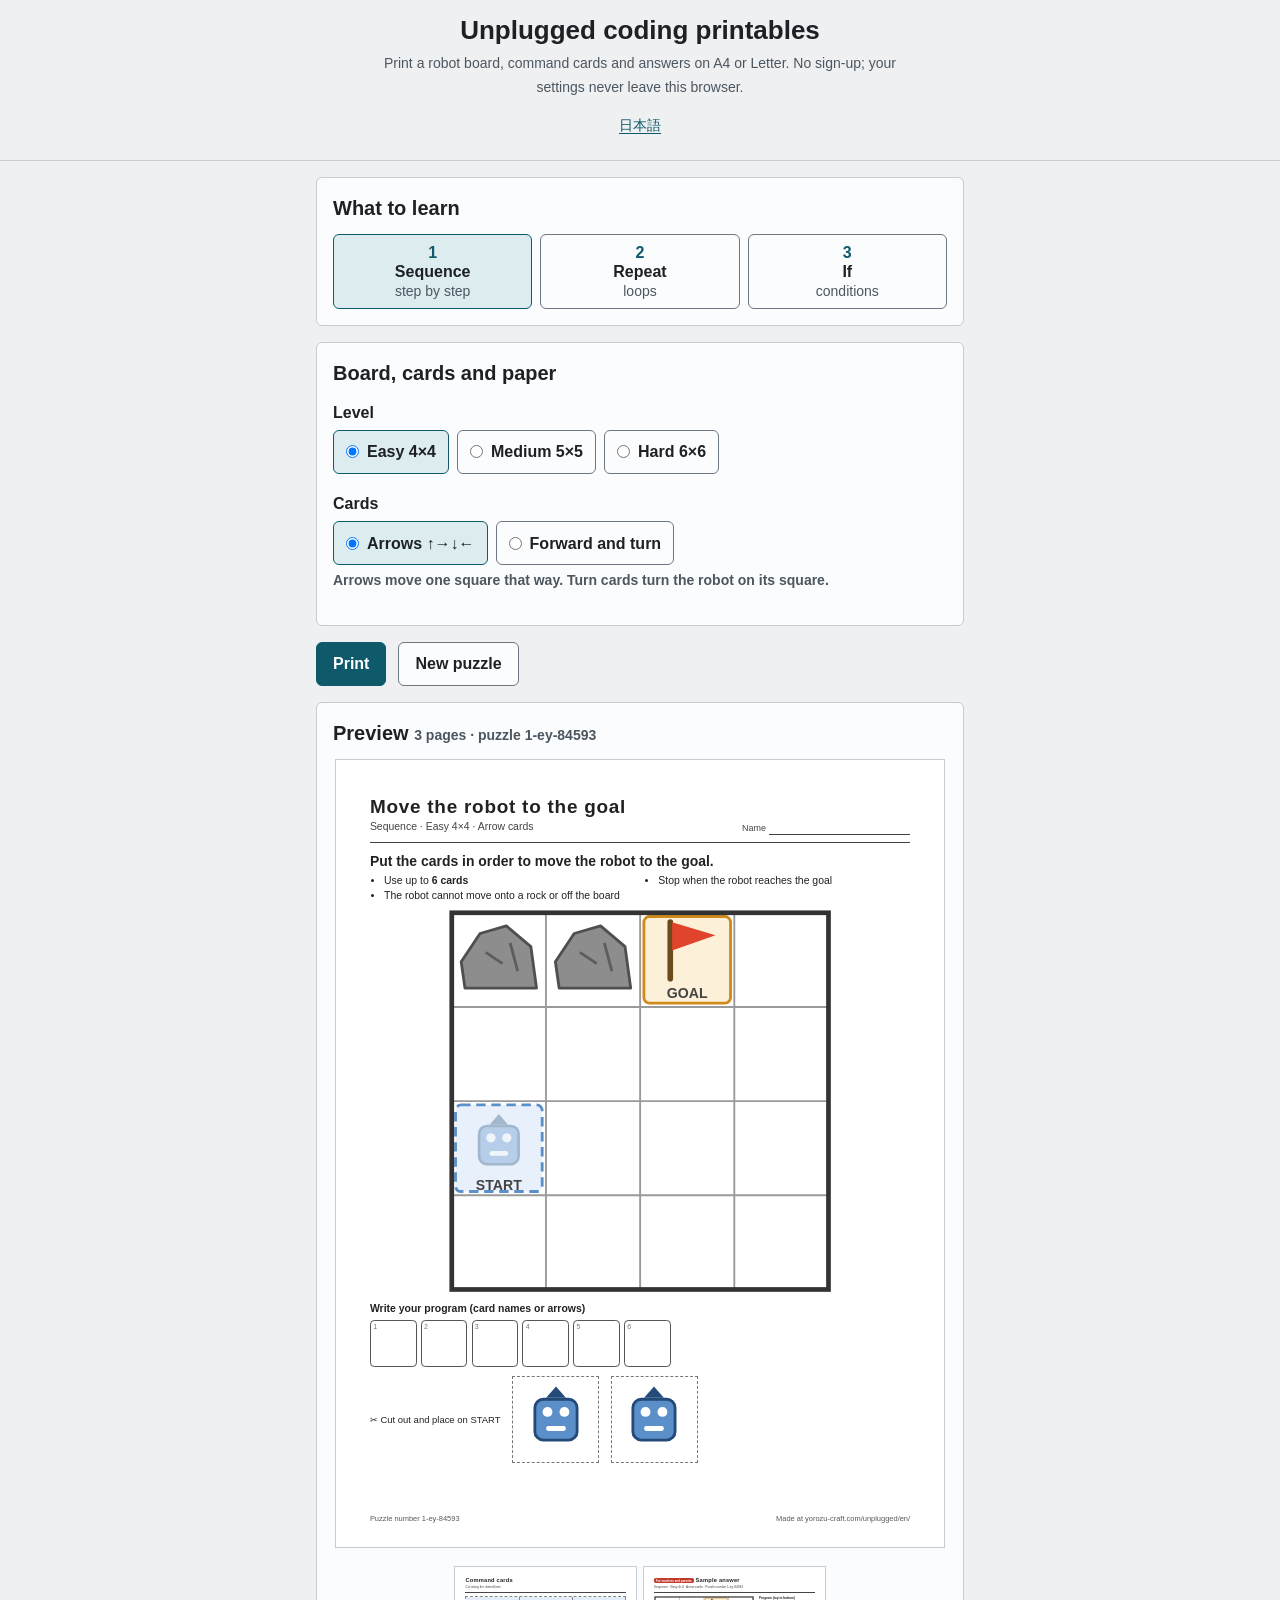
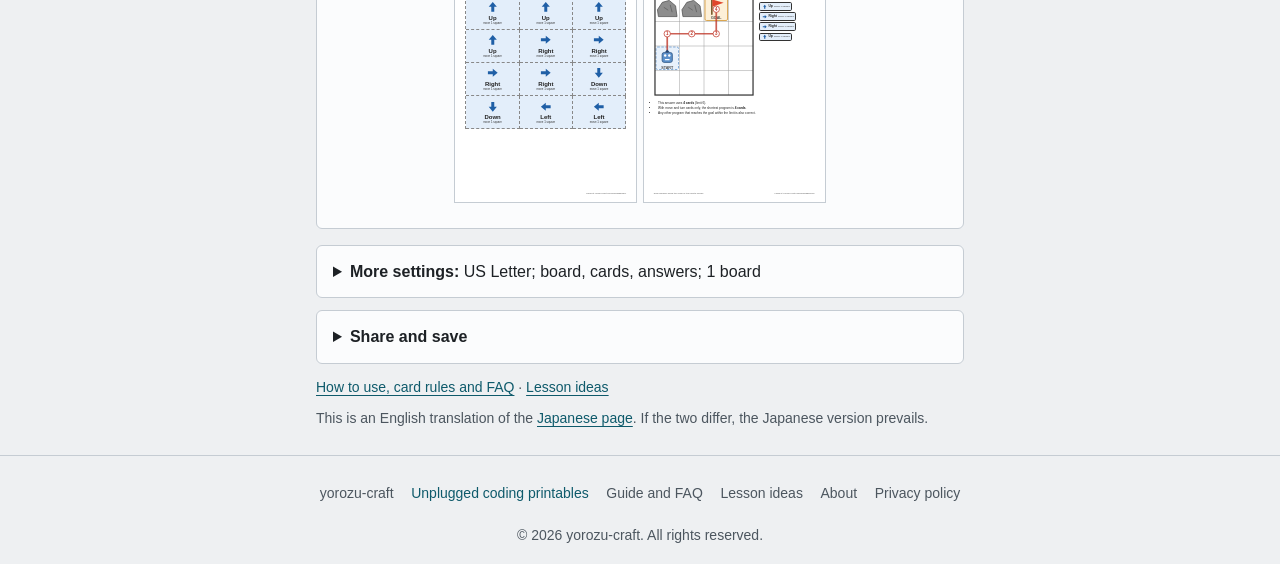
==== commit 52802276: "英語ページに「日本語版が正」の 1 文（IMPLEMENTER 6 章 (3)、ROADMAP 7.177） en/ の 3 枚の </main> の直前に、既にあるページと同じ形の 1 行を足した。" ====
--- a/en/index.html
+++ b/en/index.html
@@ -156,6 +156,7 @@
     </details>
 
     <p class="small no-print"><a href="./guide.html">How to use, card rules and FAQ</a> · <a href="./lessons.html">Lesson ideas</a></p>
+    <p class="small translation-note">This is an English translation of the <a href="../" hreflang="ja">Japanese page</a>. If the two differ, the Japanese version prevails.</p>
   </main>
 
   <footer class="app-footer">
--- a/style.css
+++ b/style.css
@@ -23,6 +23,8 @@
 :where(input, select, textarea, button) { font: inherit; color: inherit; }
 :where(input:not([type="checkbox"]):not([type="radio"]):not([type="range"]), select, textarea) { font-size: max(1rem, 16px); }
 :where(button, summary, [role="button"]) { min-height: var(--tap); }
+/* 1 つだけで置くリンク（nav の並び、使い方から道具へ戻るカード、言語の切り替え、パンくず）も押せる高さに。文中のリンクは対象外（WCAG 2.5.8。K192 の全巡回） */
+:where(nav li > a, p.card > a:only-child, .lang-switch a, .crumb a) { display: inline-flex; align-items: center; min-height: var(--tap); }
 [aria-invalid="true"] { border-color: var(--error, #ce0000) !important; }
 .field-error { color: var(--error, #ce0000); font-weight: 700; margin-top: var(--sp-1); }
 .visually-hidden {
@@ -64,6 +66,9 @@
 /* 部品: ボタン（主は塗り、副は線） */
 :where(html:not([data-skin="base"])) :where(button, .btn) { border: 1px solid var(--input-border); border-radius: var(--radius); background: var(--card); color: var(--text); font-weight: 700; padding: 0 var(--sp-4); cursor: pointer; }
 :where(html:not([data-skin="base"])) :where(button[type="submit"], .btn-primary) { background: var(--accent); border-color: var(--accent); color: var(--on-accent); }
+/* <a> のボタンは a { color } に負けないよう、詳細度を 1 段だけ上げる（D416。主は副の後に書いて勝たせる） */
+:where(html:not([data-skin="base"])) a.btn { color: var(--text); }
+:where(html:not([data-skin="base"])) a.btn-primary { color: var(--on-accent); }
 /* 部品: チップ・面・折りたたみ（開閉の印 ▶ を残すため list-item のまま、高さは上下の余白と土台の min-height で）・結果の数字・注意の帯・固定バー */
 :where(html:not([data-skin="base"])) :where(.chip) { display: inline-flex; align-items: center; min-height: var(--tap); padding: 0 var(--sp-3); border: 1px solid var(--input-border); border-radius: var(--radius); color: var(--text); text-decoration: none; font-weight: 700; }
 :where(html:not([data-skin="base"])) :where(.card) { background: var(--card); border: 1px solid var(--border); border-radius: var(--radius); padding: var(--sp-4); }
@@ -186,7 +191,7 @@
 
 /* くわしく入れる（1 グループ 1 つの details）。summary の .opt-state に今の状態を出す（screen.js の detailsSummary） */
 :where(html:not([data-skin="base"])) details.card.opt { padding: 0 var(--sp-4); margin-bottom: var(--sp-3); }
-:where(html:not([data-skin="base"])) details.card.opt > summary { min-height: var(--tap); padding: var(--sp-3) 0; color: var(--accent); }
+:where(html:not([data-skin="base"])) details.card.opt > summary { min-height: var(--tap); padding: var(--sp-3) 0; }
 :where(html:not([data-skin="base"])) details.card.opt[open] { padding-bottom: var(--sp-4); }
 :where(html:not([data-skin="base"])) details.card.opt[open] > summary { border-bottom: 1px solid var(--border); margin-bottom: var(--sp-4); }
 :where(html:not([data-skin="base"])) .opt-state { color: var(--text); font-weight: 400; }
@@ -215,7 +220,7 @@
 .seg label { display: inline-flex; align-items: center; gap: var(--sp-2); min-height: var(--tap); margin: 0; border: 1px solid var(--input-border); border-radius: var(--radius); padding: 0 var(--sp-3); font-weight: 700; cursor: pointer; }
 .seg label:has(input:checked) { background: var(--accent-soft); border-color: var(--accent); }
 .seg label:has(input:disabled) { opacity: 0.45; cursor: not-allowed; }
-.seg label:has(input:focus-visible), .tile:has(input:focus-visible) { outline: 4px solid var(--focus-ring); outline-offset: 2px; box-shadow: 0 0 0 2px var(--focus); }
+.tile:has(input:focus-visible) { outline: 4px solid var(--focus-ring); outline-offset: 2px; box-shadow: 0 0 0 2px var(--focus); }
 
 /* 種類のタイル */
 .types { display: grid; grid-template-columns: repeat(3, minmax(0, 1fr)); gap: var(--sp-2); }
@@ -378,7 +383,6 @@
 .prog-box .pcard.mini .rep-n { min-width: 16px; height: 16px; font-size: 12px; line-height: 14px; }
 .prog-box li.now .pcard { outline: 3px solid #e0452b; outline-offset: 1px; }
 .prog-box li.bad .pcard { outline: 3px dashed #c0392b; }
-.prog-box .dep-mark { color: var(--muted); font-size: 0.75rem; }
 .prog-count { font-size: 0.8rem; color: var(--muted); text-align: right; }
 .run-row { display: grid; grid-template-columns: 2fr 1fr 1fr; gap: 0.4rem; margin: 0.5rem 0; }
 .run-row .btn { min-height: 48px; white-space: nowrap; padding: 0.5rem 0.4rem; font-size: 0.88rem; }
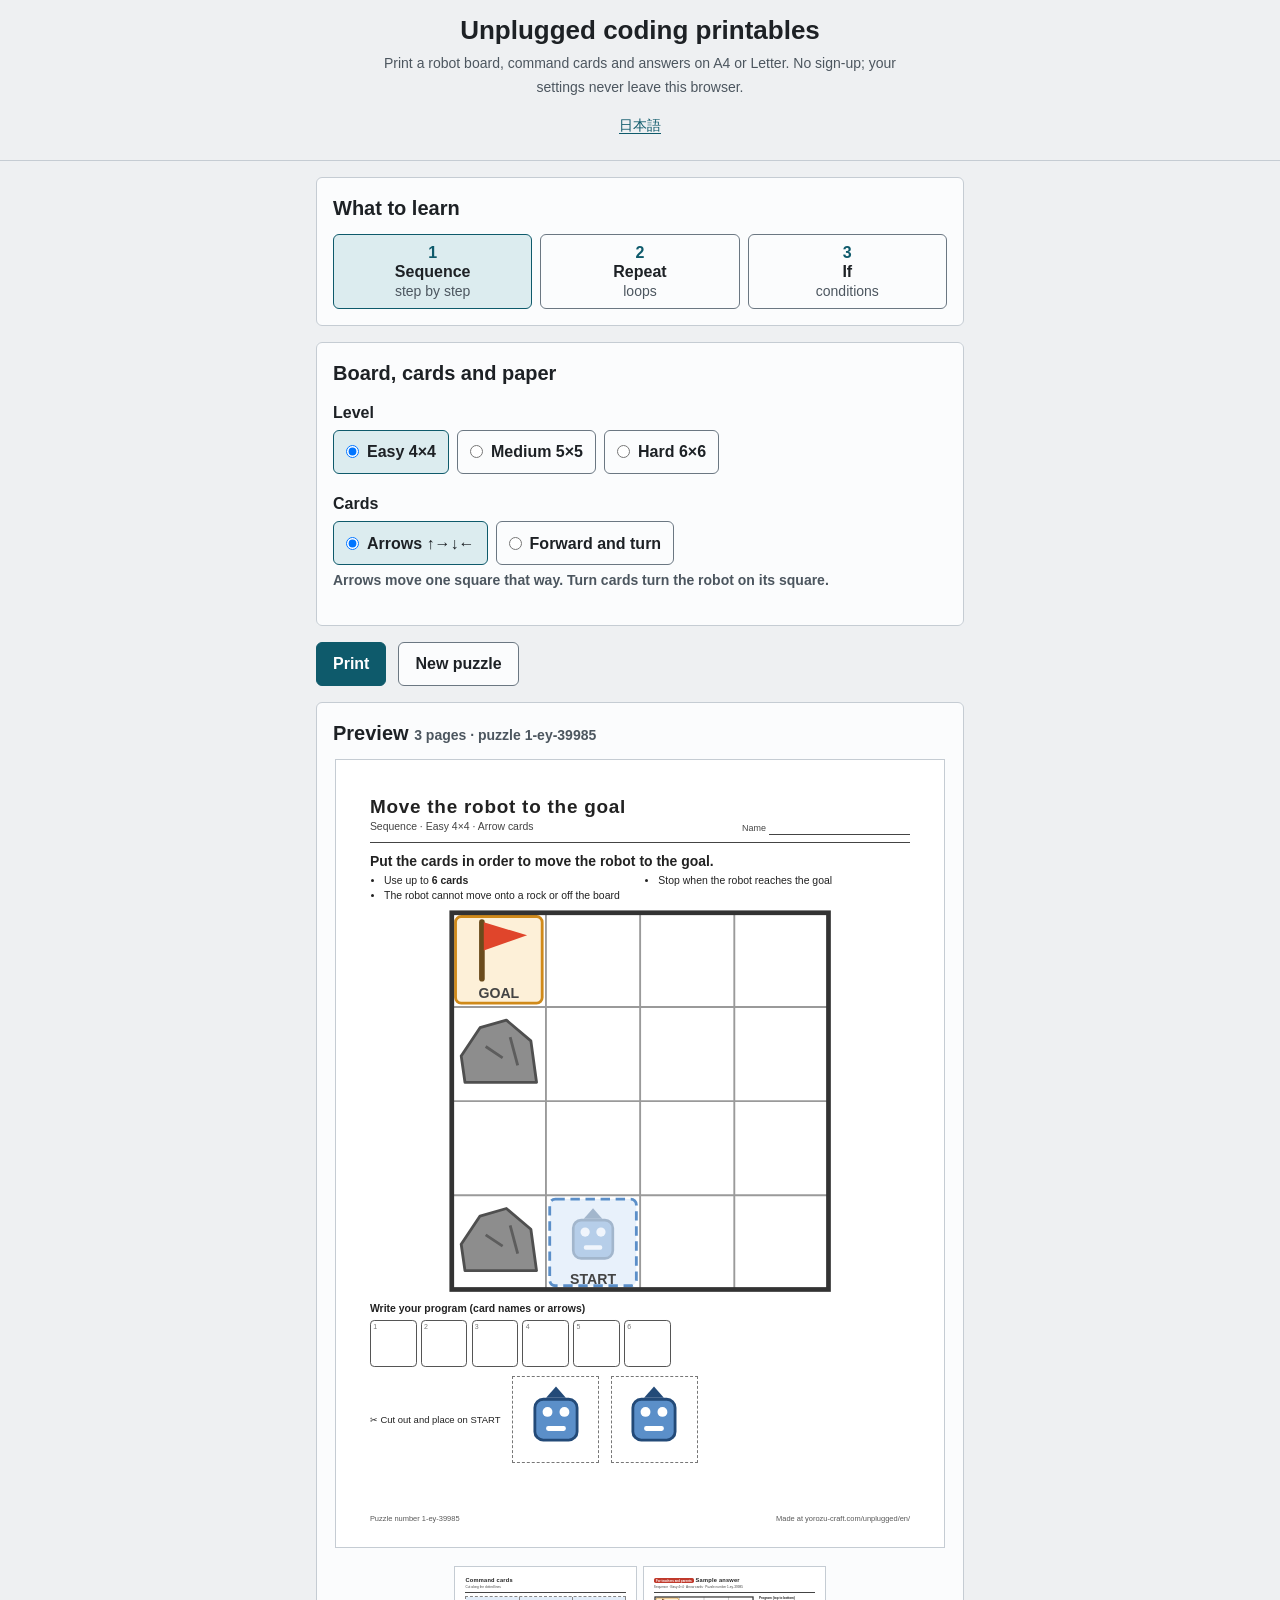
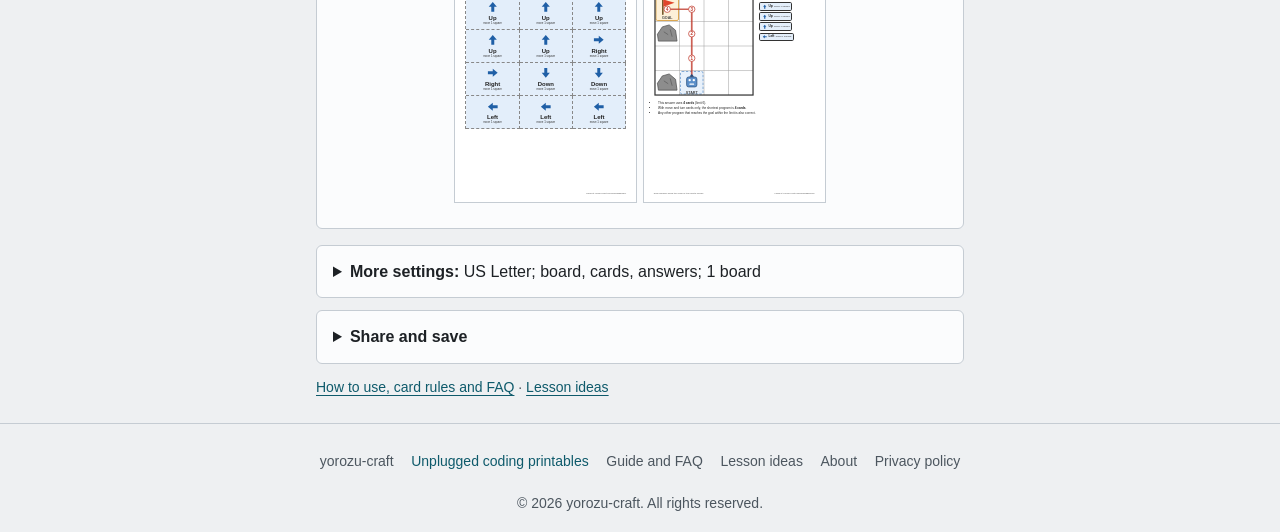
==== commit bbde6f60: "Q-067 K171 2 枝目 (1) 事象 used（yorozu-plans D468・企画書 99）: 結果を出す関数の末尾に window.yzUsed?.() を 1 行、画面に used." ====
--- a/en/index.html
+++ b/en/index.html
@@ -156,7 +156,6 @@
     </details>
 
     <p class="small no-print"><a href="./guide.html">How to use, card rules and FAQ</a> · <a href="./lessons.html">Lesson ideas</a></p>
-    <p class="small translation-note">This is an English translation of the <a href="../" hreflang="ja">Japanese page</a>. If the two differ, the Japanese version prevails.</p>
   </main>
 
   <footer class="app-footer">
@@ -173,6 +172,7 @@
     <p>&copy; 2026 yorozu-craft. All rights reserved.</p>
   </footer>
 
+  <script src="../used.js"></script>
   <script src="../screen.js"></script>
   <script src="../puzzle.js"></script>
   <script src="../calc.js"></script>
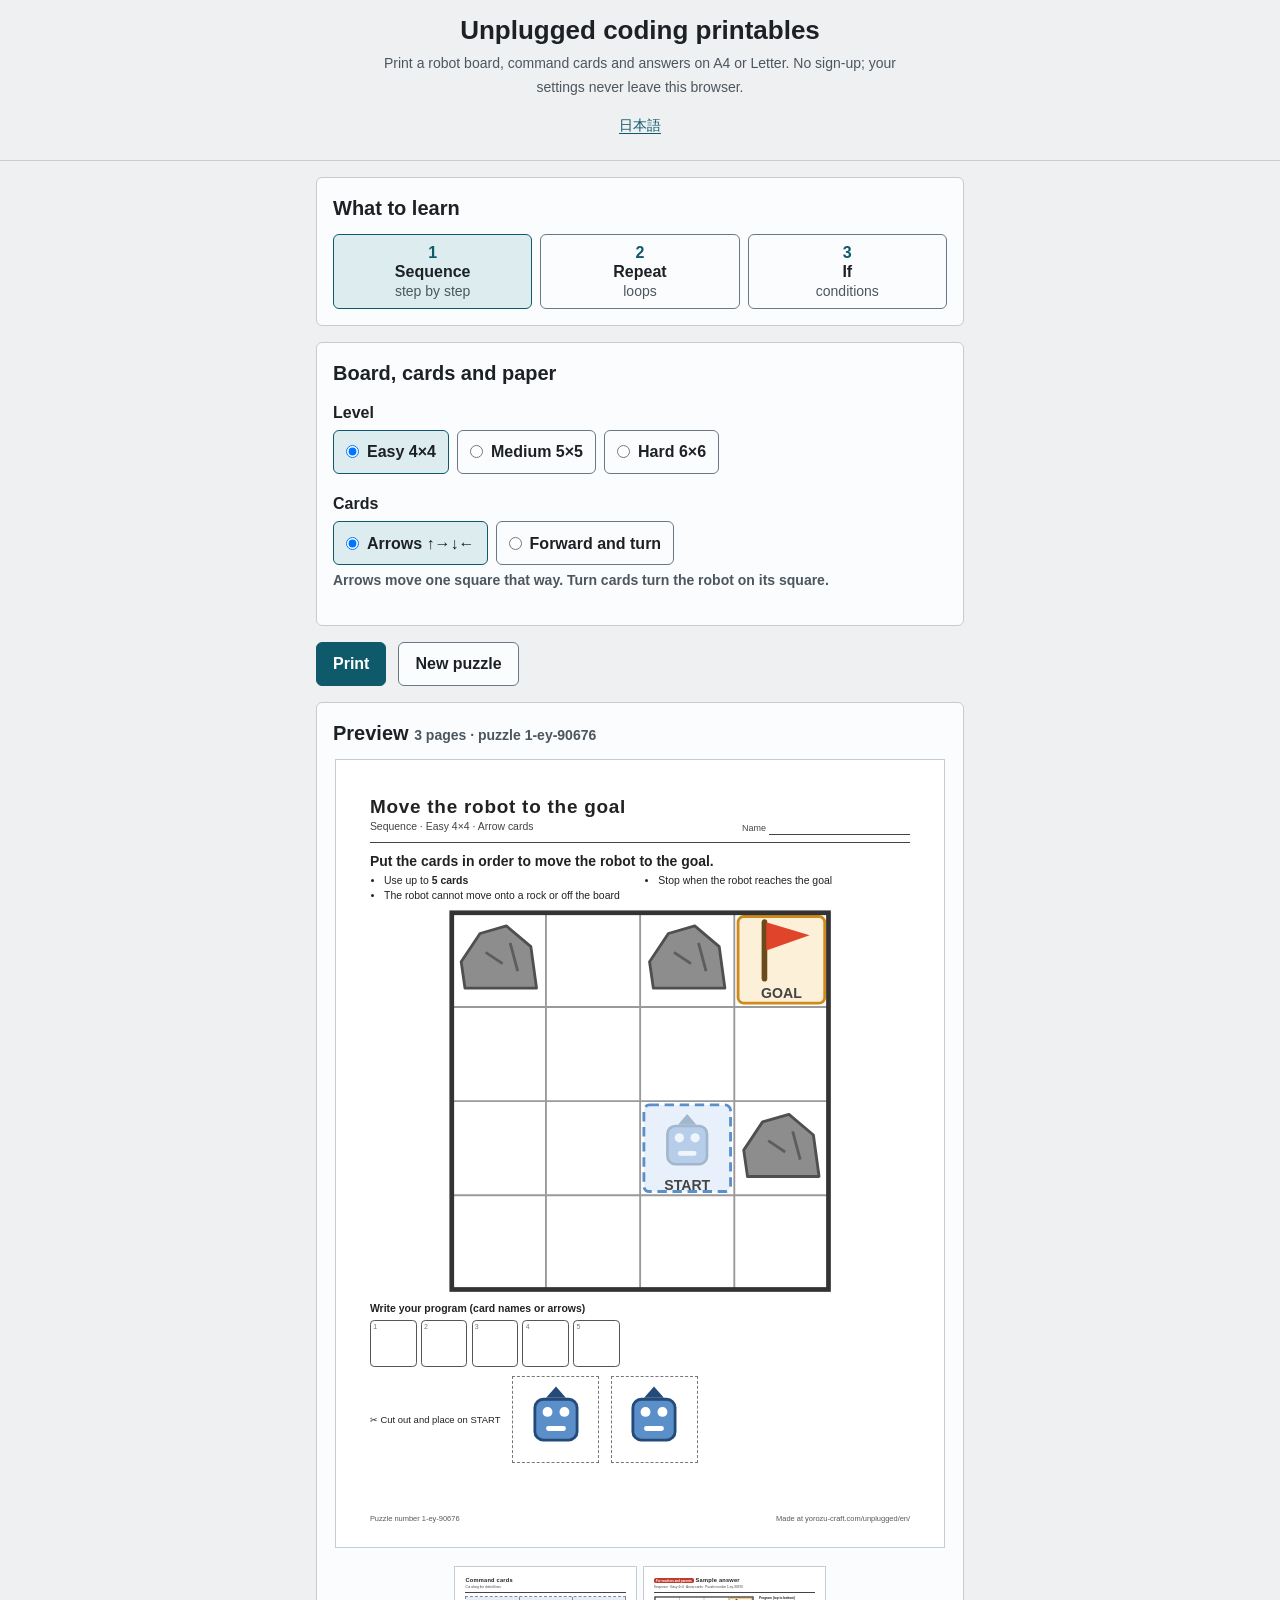
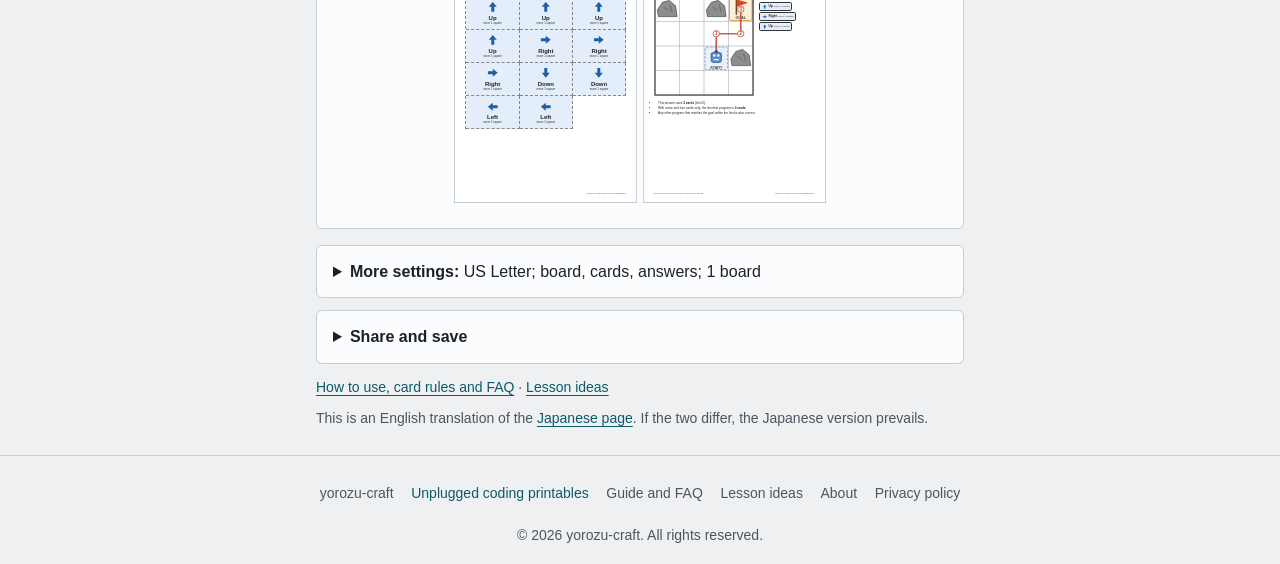
==== commit f651847e: "JSON-LD の WebApplication・WebPage の name を h1 の文に揃える（1 枚。ROADMAP 7.181 Q-074） name の定義を「＝ title」から「＝ " ====
--- a/en/index.html
+++ b/en/index.html
@@ -29,7 +29,7 @@
   {
     "@context": "https://schema.org",
     "@type": "WebApplication",
-    "name": "Unplugged Coding Printables",
+    "name": "Unplugged coding printables",
     "description": "Print a robot board, cut-out command cards and an answer sheet for screen-free coding lessons. A new puzzle every time in three steps: sequence, repeat, if.",
     "url": "https://yorozu-craft.com/unplugged/en/",
     "applicationCategory": "EducationalApplication",
@@ -156,6 +156,7 @@
     </details>
 
     <p class="small no-print"><a href="./guide.html">How to use, card rules and FAQ</a> · <a href="./lessons.html">Lesson ideas</a></p>
+    <p class="small translation-note">This is an English translation of the <a href="../" hreflang="ja">Japanese page</a>. If the two differ, the Japanese version prevails.</p>
   </main>
 
   <footer class="app-footer">
@@ -172,7 +173,6 @@
     <p>&copy; 2026 yorozu-craft. All rights reserved.</p>
   </footer>
 
-  <script src="../used.js"></script>
   <script src="../screen.js"></script>
   <script src="../puzzle.js"></script>
   <script src="../calc.js"></script>
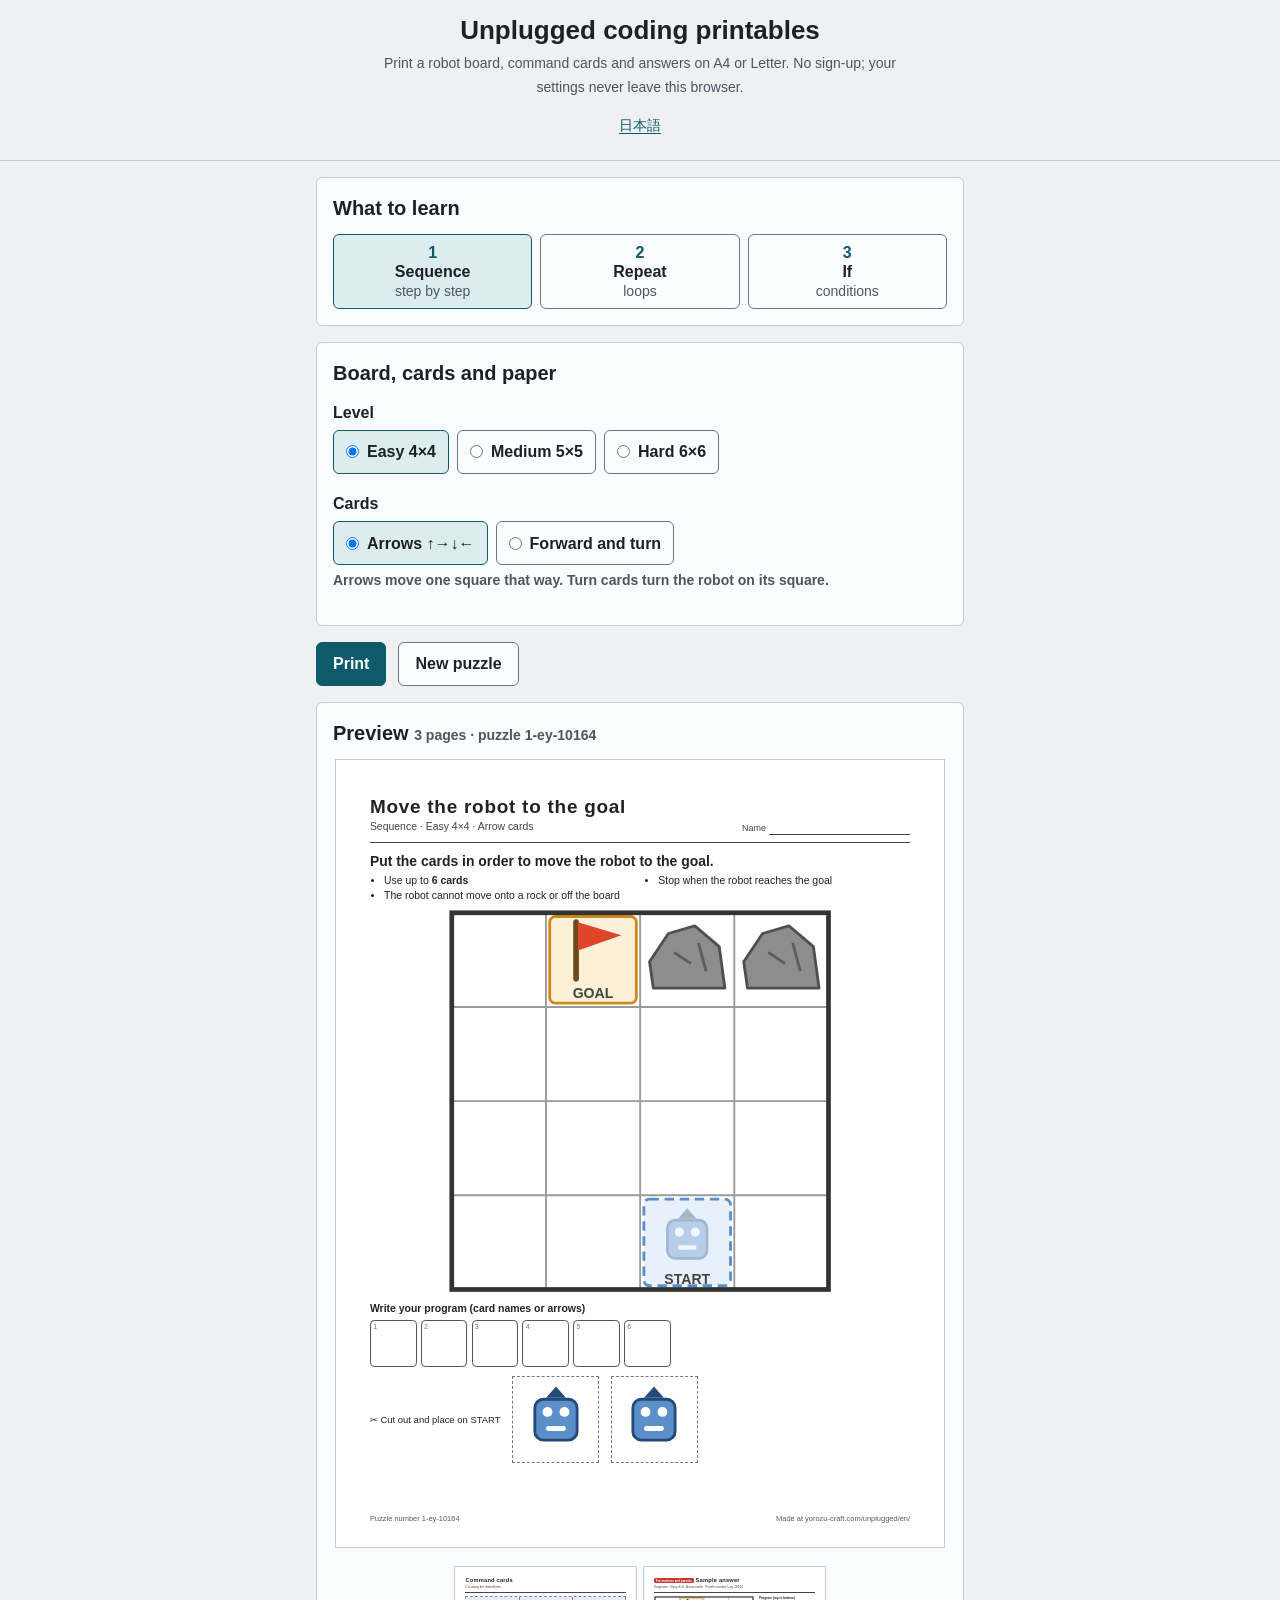
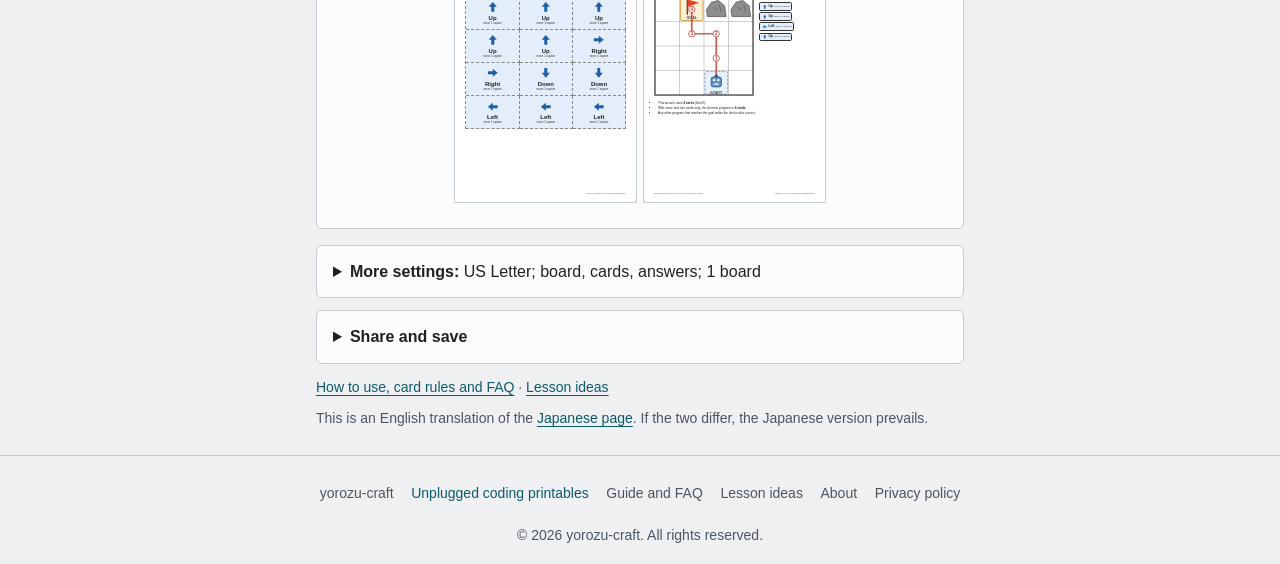
==== commit f30257a9: "Merge build/2026-11-04-q067-used（D468 Q-067: used）" ====
--- a/en/index.html
+++ b/en/index.html
@@ -173,6 +173,7 @@
     <p>&copy; 2026 yorozu-craft. All rights reserved.</p>
   </footer>
 
+  <script src="../used.js"></script>
   <script src="../screen.js"></script>
   <script src="../puzzle.js"></script>
   <script src="../calc.js"></script>
